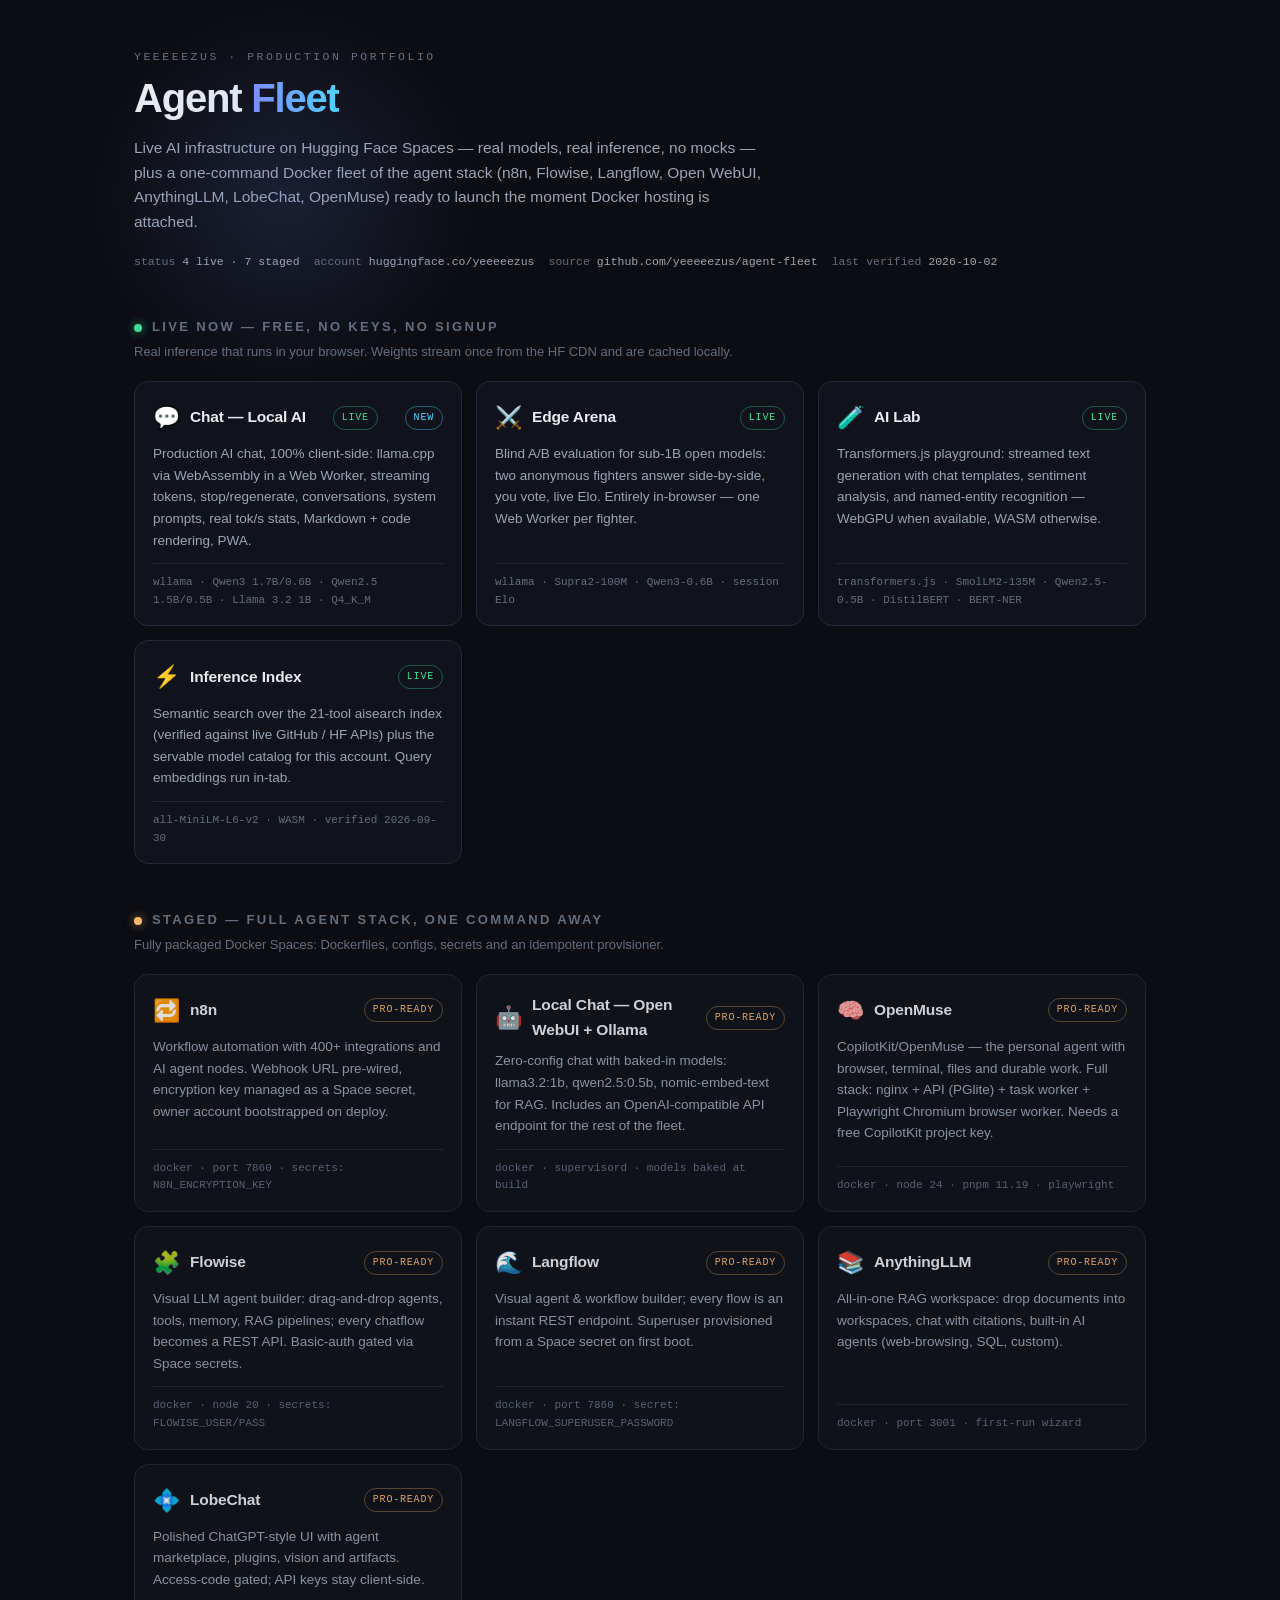
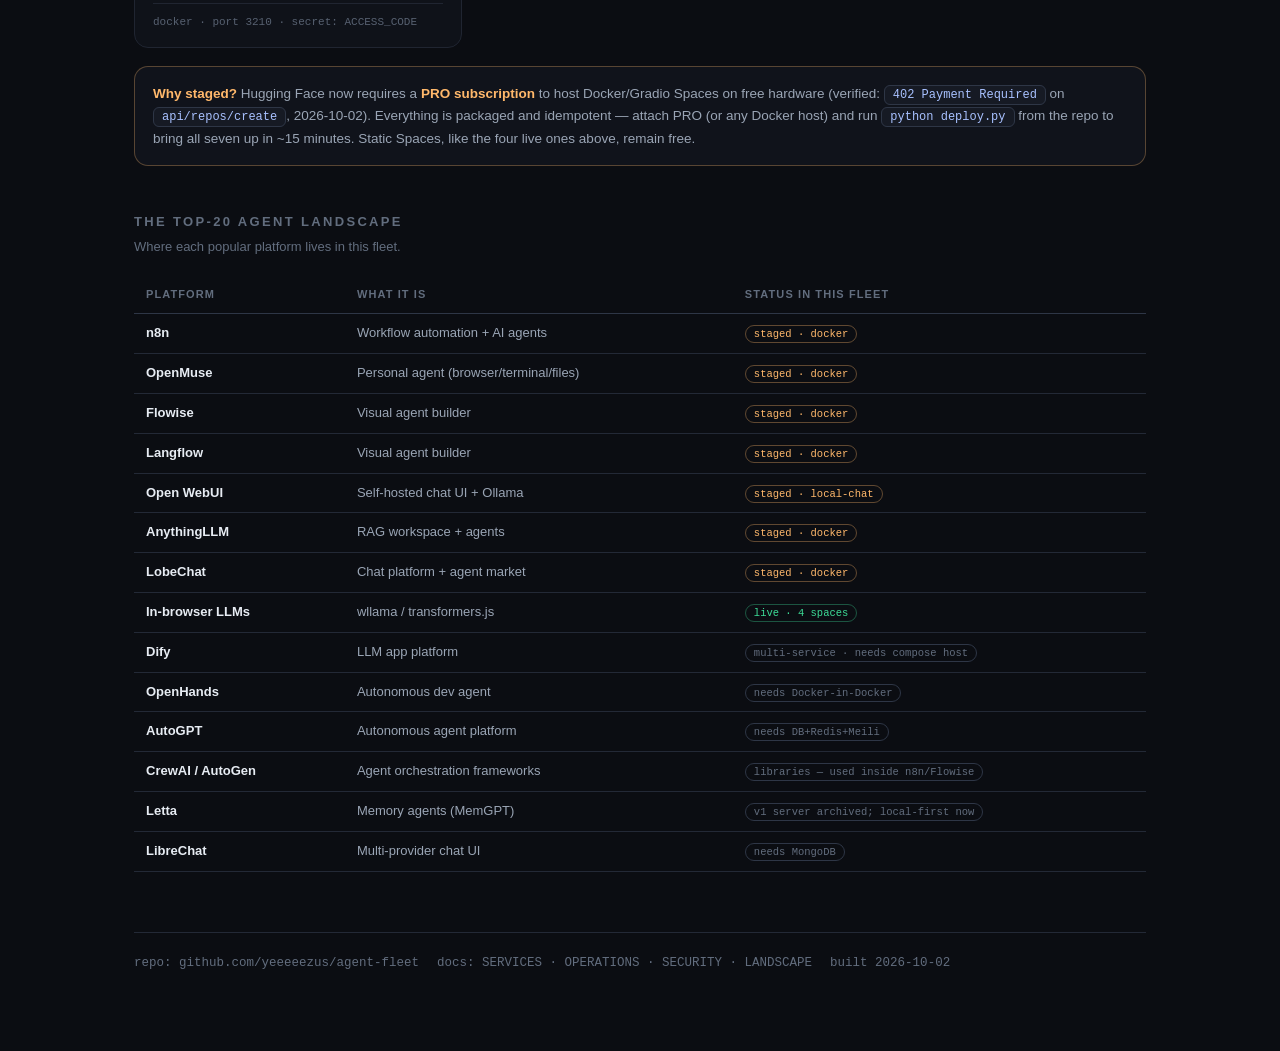
==== docs/index.html @ 67d7ffa5 "agent-fleet: document deploy, ports, and secrets for this repo Replace the fleet notes so they match" ====
<!doctype html>
<html lang="en">
<head>
<meta charset="utf-8" />
<meta name="viewport" content="width=device-width, initial-scale=1" />
<title>Agent Fleet — live AI infrastructure</title>
<meta name="description" content="The agent fleet: live AI deployments on Hugging Face Spaces plus a one-command Docker fleet." />
<link rel="icon" href="data:image/svg+xml,%3Csvg xmlns='http://www.w3.org/2000/svg' viewBox='0 0 64 64'%3E%3Cdefs%3E%3ClinearGradient id='g' x1='0' y1='0' x2='1' y2='1'%3E%3Cstop offset='0' stop-color='%237c8cff'/%3E%3Cstop offset='1' stop-color='%234dd6ff'/%3E%3C/linearGradient%3E%3C/defs%3E%3Crect x='4' y='4' width='56' height='56' rx='14' fill='%230b0d12' stroke='url(%23g)' stroke-width='2.5'/%3E%3Ccircle cx='32' cy='32' r='10' fill='url(%23g)'/%3E%3C/svg%3E" />
<style>
:root {
  --bg: #0b0d12; --bg-2: #10131b; --bg-3: #161a24;
  --line: #232936; --line-2: #2e3646;
  --text: #e7ecf3; --text-2: #9aa5b5; --text-3: #626d7e;
  --accent: #7c8cff; --accent2: #4dd6ff;
  --ok: #3ddc97; --warn: #ffb86b;
  --mono: ui-monospace, "SF Mono", Menlo, Consolas, monospace;
  --sans: -apple-system, "Segoe UI", Inter, Roboto, sans-serif;
}
* { box-sizing: border-box; }
body {
  margin: 0; background: var(--bg); color: var(--text);
  font-family: var(--sans); font-size: 15px; line-height: 1.6;
}
.wrap { max-width: 1060px; margin: 0 auto; padding: 48px 24px 80px; }
a { color: var(--accent); text-decoration: none; }
a:hover { text-decoration: underline; }

header.hero { margin-bottom: 42px; position: relative; }
.glow {
  position: absolute; top: -60px; left: -60px; width: 420px; height: 420px;
  background: radial-gradient(circle, rgba(124,140,255,.14), transparent 65%);
  pointer-events: none;
}
.eyebrow {
  font-family: var(--mono); font-size: 11.5px; letter-spacing: .22em;
  color: var(--text-3); text-transform: uppercase; margin-bottom: 10px;
}
h1 { font-size: 40px; letter-spacing: -.03em; margin: 0 0 10px; line-height: 1.1; }
h1 .grad {
  background: linear-gradient(90deg, var(--accent), var(--accent2));
  -webkit-background-clip: text; background-clip: text; color: transparent;
}
.sub { color: var(--text-2); font-size: 15.5px; max-width: 640px; }
.meta {
  display: flex; flex-wrap: wrap; gap: 14px; margin-top: 18px;
  font-family: var(--mono); font-size: 11.5px; color: var(--text-3);
}
.meta span b { color: var(--text-2); font-weight: 500; }

section { margin-top: 46px; }
h2 {
  font-size: 13px; letter-spacing: .18em; text-transform: uppercase;
  color: var(--text-3); margin: 0 0 4px;
  display: flex; align-items: center; gap: 10px;
}
h2 .live-dot {
  width: 8px; height: 8px; border-radius: 50%; background: var(--ok);
  box-shadow: 0 0 10px rgba(61,220,151,.7);
}
h2 .pro-dot {
  width: 8px; height: 8px; border-radius: 50%; background: var(--warn);
  box-shadow: 0 0 10px rgba(255,184,107,.6);
}
.section-sub { color: var(--text-3); font-size: 13px; margin: 0 0 18px; }

.grid { display: grid; grid-template-columns: repeat(auto-fill, minmax(300px, 1fr)); gap: 14px; }

.card {
  background: var(--bg-2); border: 1px solid var(--line); border-radius: 14px;
  padding: 18px 18px 16px; display: flex; flex-direction: column; gap: 8px;
  transition: border-color .15s ease, transform .1s ease;
}
a.card { color: var(--text); }
a.card:hover { border-color: var(--accent); text-decoration: none; transform: translateY(-2px); }
.card.pro { opacity: .88; }
.card.pro:hover { border-color: var(--warn); }

.card-top { display: flex; align-items: center; gap: 10px; }
.card-emoji { font-size: 22px; }
.card-title { font-weight: 700; font-size: 15.5px; letter-spacing: -.01em; }
.badge {
  margin-left: auto; font-family: var(--mono); font-size: 10px;
  letter-spacing: .08em; padding: 3px 8px; border-radius: 999px;
  border: 1px solid var(--line-2); color: var(--text-3); white-space: nowrap;
}
.badge.live { color: var(--ok); border-color: rgba(61,220,151,.35); }
.badge.pro { color: var(--warn); border-color: rgba(255,184,107,.35); }
.badge.new { color: var(--accent2); border-color: rgba(77,214,255,.4); }
.card-desc { color: var(--text-2); font-size: 13.5px; flex: 1; }
.card-tech {
  font-family: var(--mono); font-size: 11px; color: var(--text-3);
  border-top: 1px solid var(--line); padding-top: 10px; margin-top: 4px;
}

.callout {
  margin-top: 18px; background: var(--bg-2); border: 1px solid rgba(255,184,107,.3);
  border-radius: 14px; padding: 16px 18px; font-size: 13.5px; color: var(--text-2);
}
.callout b { color: var(--warn); }
.callout code {
  font-family: var(--mono); font-size: 12px; background: var(--bg-3);
  border: 1px solid var(--line-2); border-radius: 6px; padding: 2px 8px; color: #a8c1ff;
}

table { width: 100%; border-collapse: collapse; font-size: 13px; }
th {
  text-align: left; font-size: 11px; letter-spacing: .1em; text-transform: uppercase;
  color: var(--text-3); padding: 10px 12px; border-bottom: 1px solid var(--line-2);
}
td { padding: 9px 12px; border-bottom: 1px solid var(--line); color: var(--text-2); }
td:first-child { color: var(--text); font-weight: 600; }
.tag {
  font-family: var(--mono); font-size: 10.5px; padding: 2px 8px; border-radius: 999px;
  border: 1px solid var(--line-2); white-space: nowrap;
}
.tag.live { color: var(--ok); border-color: rgba(61,220,151,.35); }
.tag.pro { color: var(--warn); border-color: rgba(255,184,107,.35); }
.tag.alt { color: var(--text-3); }

footer {
  margin-top: 60px; padding-top: 20px; border-top: 1px solid var(--line);
  color: var(--text-3); font-size: 12.5px; font-family: var(--mono);
  display: flex; flex-wrap: wrap; gap: 18px;
}
@media (max-width: 720px) { h1 { font-size: 30px; } .wrap { padding: 32px 16px 60px; } }
</style>
</head>
<body>
<div class="wrap">

<header class="hero">
  <div class="glow"></div>
  <div class="eyebrow">yeeeeezus · production portfolio</div>
  <h1>Agent <span class="grad">Fleet</span></h1>
  <p class="sub">Live AI infrastructure on Hugging Face Spaces — real models, real inference, no mocks —
  plus a one-command Docker fleet of the agent stack (n8n, Flowise, Langflow, Open WebUI, AnythingLLM,
  LobeChat, OpenMuse) ready to launch the moment Docker hosting is attached.</p>
  <div class="meta">
    <span>status <b>4 live · 7 staged</b></span>
    <span>account <b>huggingface.co/yeeeeezus</b></span>
    <span>source <b>github.com/yeeeeezus/agent-fleet</b></span>
    <span>last verified <b>2026-10-02</b></span>
  </div>
</header>

<section>
  <h2><span class="live-dot"></span>Live now — free, no keys, no signup</h2>
  <p class="section-sub">Real inference that runs in your browser. Weights stream once from the HF CDN and are cached locally.</p>
  <div class="grid">

    <a class="card" href="https://yeeeeezus-chat.static.hf.space" target="_blank" rel="noopener">
      <div class="card-top"><span class="card-emoji">💬</span><span class="card-title">Chat — Local AI</span><span class="badge live">LIVE</span><span class="badge new">NEW</span></div>
      <div class="card-desc">Production AI chat, 100% client-side: llama.cpp via WebAssembly in a Web Worker, streaming tokens, stop/regenerate, conversations, system prompts, real tok/s stats, Markdown + code rendering, PWA.</div>
      <div class="card-tech">wllama · Qwen3 1.7B/0.6B · Qwen2.5 1.5B/0.5B · Llama 3.2 1B · Q4_K_M</div>
    </a>

    <a class="card" href="https://yeeeeezus-edge-arena.static.hf.space" target="_blank" rel="noopener">
      <div class="card-top"><span class="card-emoji">⚔️</span><span class="card-title">Edge Arena</span><span class="badge live">LIVE</span></div>
      <div class="card-desc">Blind A/B evaluation for sub-1B open models: two anonymous fighters answer side-by-side, you vote, live Elo. Entirely in-browser — one Web Worker per fighter.</div>
      <div class="card-tech">wllama · Supra2-100M · Qwen3-0.6B · session Elo</div>
    </a>

    <a class="card" href="https://yeeeeezus-ai-lab.static.hf.space" target="_blank" rel="noopener">
      <div class="card-top"><span class="card-emoji">🧪</span><span class="card-title">AI Lab</span><span class="badge live">LIVE</span></div>
      <div class="card-desc">Transformers.js playground: streamed text generation with chat templates, sentiment analysis, and named-entity recognition — WebGPU when available, WASM otherwise.</div>
      <div class="card-tech">transformers.js · SmolLM2-135M · Qwen2.5-0.5B · DistilBERT · BERT-NER</div>
    </a>

    <a class="card" href="https://yeeeeezus-inference.static.hf.space" target="_blank" rel="noopener">
      <div class="card-top"><span class="card-emoji">⚡</span><span class="card-title">Inference Index</span><span class="badge live">LIVE</span></div>
      <div class="card-desc">Semantic search over the 21-tool aisearch index (verified against live GitHub / HF APIs) plus the servable model catalog for this account. Query embeddings run in-tab.</div>
      <div class="card-tech">all-MiniLM-L6-v2 · WASM · verified 2026-09-30</div>
    </a>

  </div>
</section>

<section>
  <h2><span class="pro-dot"></span>Staged — full agent stack, one command away</h2>
  <p class="section-sub">Fully packaged Docker Spaces: Dockerfiles, configs, secrets and an idempotent provisioner.</p>
  <div class="grid">

    <a class="card pro" href="https://github.com/yeeeeezus/agent-fleet/tree/main/spaces/n8n" target="_blank" rel="noopener">
      <div class="card-top"><span class="card-emoji">🔁</span><span class="card-title">n8n</span><span class="badge pro">PRO-READY</span></div>
      <div class="card-desc">Workflow automation with 400+ integrations and AI agent nodes. Webhook URL pre-wired, encryption key managed as a Space secret, owner account bootstrapped on deploy.</div>
      <div class="card-tech">docker · port 7860 · secrets: N8N_ENCRYPTION_KEY</div>
    </a>

    <a class="card pro" href="https://github.com/yeeeeezus/agent-fleet/tree/main/spaces/local-chat" target="_blank" rel="noopener">
      <div class="card-top"><span class="card-emoji">🤖</span><span class="card-title">Local Chat — Open WebUI + Ollama</span><span class="badge pro">PRO-READY</span></div>
      <div class="card-desc">Zero-config chat with baked-in models: llama3.2:1b, qwen2.5:0.5b, nomic-embed-text for RAG. Includes an OpenAI-compatible API endpoint for the rest of the fleet.</div>
      <div class="card-tech">docker · supervisord · models baked at build</div>
    </a>

    <a class="card pro" href="https://github.com/yeeeeezus/agent-fleet/tree/main/spaces/openmuse" target="_blank" rel="noopener">
      <div class="card-top"><span class="card-emoji">🧠</span><span class="card-title">OpenMuse</span><span class="badge pro">PRO-READY</span></div>
      <div class="card-desc">CopilotKit/OpenMuse — the personal agent with browser, terminal, files and durable work. Full stack: nginx + API (PGlite) + task worker + Playwright Chromium browser worker. Needs a free CopilotKit project key.</div>
      <div class="card-tech">docker · node 24 · pnpm 11.19 · playwright</div>
    </a>

    <a class="card pro" href="https://github.com/yeeeeezus/agent-fleet/tree/main/spaces/flowise" target="_blank" rel="noopener">
      <div class="card-top"><span class="card-emoji">🧩</span><span class="card-title">Flowise</span><span class="badge pro">PRO-READY</span></div>
      <div class="card-desc">Visual LLM agent builder: drag-and-drop agents, tools, memory, RAG pipelines; every chatflow becomes a REST API. Basic-auth gated via Space secrets.</div>
      <div class="card-tech">docker · node 20 · secrets: FLOWISE_USER/PASS</div>
    </a>

    <a class="card pro" href="https://github.com/yeeeeezus/agent-fleet/tree/main/spaces/langflow" target="_blank" rel="noopener">
      <div class="card-top"><span class="card-emoji">🌊</span><span class="card-title">Langflow</span><span class="badge pro">PRO-READY</span></div>
      <div class="card-desc">Visual agent & workflow builder; every flow is an instant REST endpoint. Superuser provisioned from a Space secret on first boot.</div>
      <div class="card-tech">docker · port 7860 · secret: LANGFLOW_SUPERUSER_PASSWORD</div>
    </a>

    <a class="card pro" href="https://github.com/yeeeeezus/agent-fleet/tree/main/spaces/anythingllm" target="_blank" rel="noopener">
      <div class="card-top"><span class="card-emoji">📚</span><span class="card-title">AnythingLLM</span><span class="badge pro">PRO-READY</span></div>
      <div class="card-desc">All-in-one RAG workspace: drop documents into workspaces, chat with citations, built-in AI agents (web-browsing, SQL, custom).</div>
      <div class="card-tech">docker · port 3001 · first-run wizard</div>
    </a>

    <a class="card pro" href="https://github.com/yeeeeezus/agent-fleet/tree/main/spaces/lobechat" target="_blank" rel="noopener">
      <div class="card-top"><span class="card-emoji">💠</span><span class="card-title">LobeChat</span><span class="badge pro">PRO-READY</span></div>
      <div class="card-desc">Polished ChatGPT-style UI with agent marketplace, plugins, vision and artifacts. Access-code gated; API keys stay client-side.</div>
      <div class="card-tech">docker · port 3210 · secret: ACCESS_CODE</div>
    </a>

  </div>

  <div class="callout">
    <b>Why staged?</b> Hugging Face now requires a <b>PRO subscription</b> to host Docker/Gradio Spaces on
    free hardware (verified: <code>402 Payment Required</code> on <code>api/repos/create</code>, 2026-10-02).
    Everything is packaged and idempotent — attach PRO (or any Docker host) and run
    <code>python deploy.py</code> from the repo to bring all seven up in ~15 minutes.
    Static Spaces, like the four live ones above, remain free.
  </div>
</section>

<section>
  <h2>The top-20 agent landscape</h2>
  <p class="section-sub">Where each popular platform lives in this fleet.</p>
  <table>
    <thead><tr><th>Platform</th><th>What it is</th><th>Status in this fleet</th></tr></thead>
    <tbody>
      <tr><td>n8n</td><td>Workflow automation + AI agents</td><td><span class="tag pro">staged · docker</span></td></tr>
      <tr><td>OpenMuse</td><td>Personal agent (browser/terminal/files)</td><td><span class="tag pro">staged · docker</span></td></tr>
      <tr><td>Flowise</td><td>Visual agent builder</td><td><span class="tag pro">staged · docker</span></td></tr>
      <tr><td>Langflow</td><td>Visual agent builder</td><td><span class="tag pro">staged · docker</span></td></tr>
      <tr><td>Open WebUI</td><td>Self-hosted chat UI + Ollama</td><td><span class="tag pro">staged · local-chat</span></td></tr>
      <tr><td>AnythingLLM</td><td>RAG workspace + agents</td><td><span class="tag pro">staged · docker</span></td></tr>
      <tr><td>LobeChat</td><td>Chat platform + agent market</td><td><span class="tag pro">staged · docker</span></td></tr>
      <tr><td>In-browser LLMs</td><td>wllama / transformers.js</td><td><span class="tag live">live · 4 spaces</span></td></tr>
      <tr><td>Dify</td><td>LLM app platform</td><td><span class="tag alt">multi-service · needs compose host</span></td></tr>
      <tr><td>OpenHands</td><td>Autonomous dev agent</td><td><span class="tag alt">needs Docker-in-Docker</span></td></tr>
      <tr><td>AutoGPT</td><td>Autonomous agent platform</td><td><span class="tag alt">needs DB+Redis+Meili</span></td></tr>
      <tr><td>CrewAI / AutoGen</td><td>Agent orchestration frameworks</td><td><span class="tag alt">libraries — used inside n8n/Flowise</span></td></tr>
      <tr><td>Letta</td><td>Memory agents (MemGPT)</td><td><span class="tag alt">v1 server archived; local-first now</span></td></tr>
      <tr><td>LibreChat</td><td>Multi-provider chat UI</td><td><span class="tag alt">needs MongoDB</span></td></tr>
    </tbody>
  </table>
</section>

<footer>
  <span>repo: github.com/yeeeeezus/agent-fleet</span>
  <span>docs: SERVICES · OPERATIONS · SECURITY · LANDSCAPE</span>
  <span>built 2026-10-02</span>
</footer>

</div>
</body>
</html>
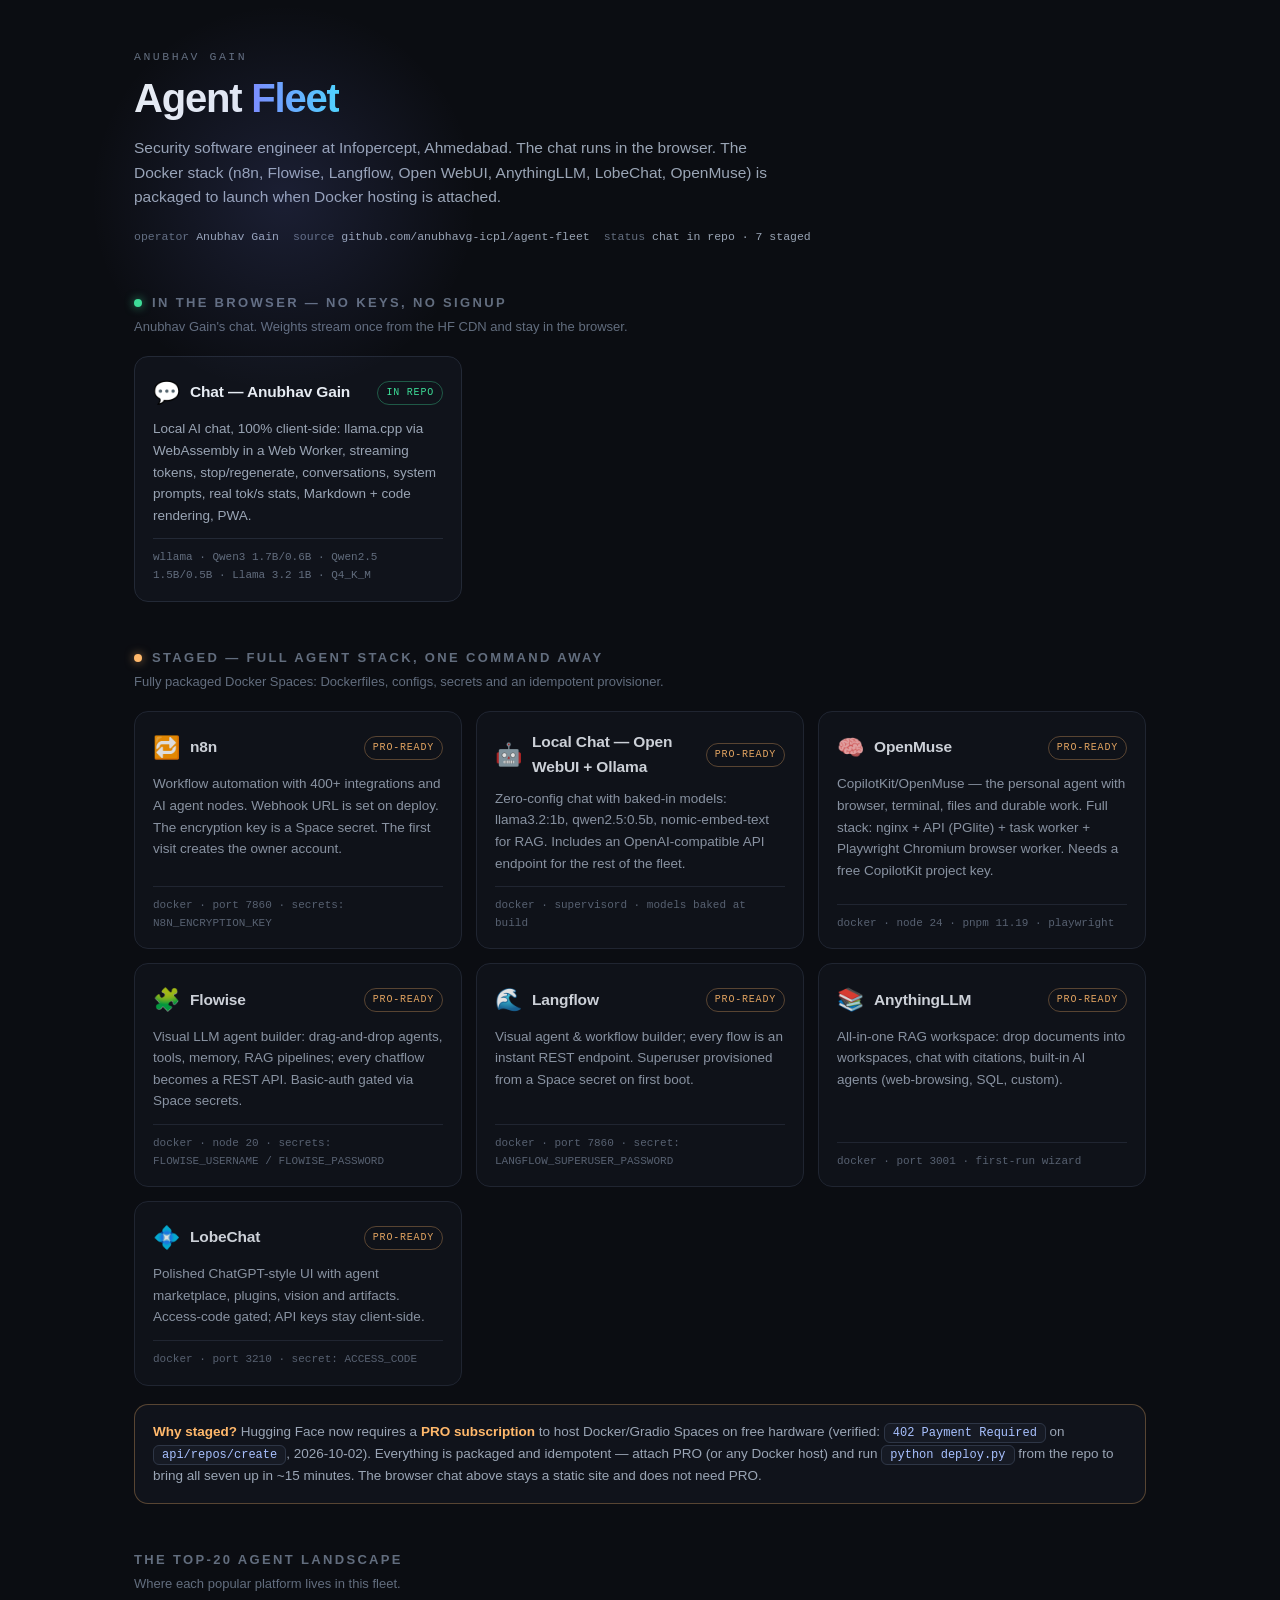
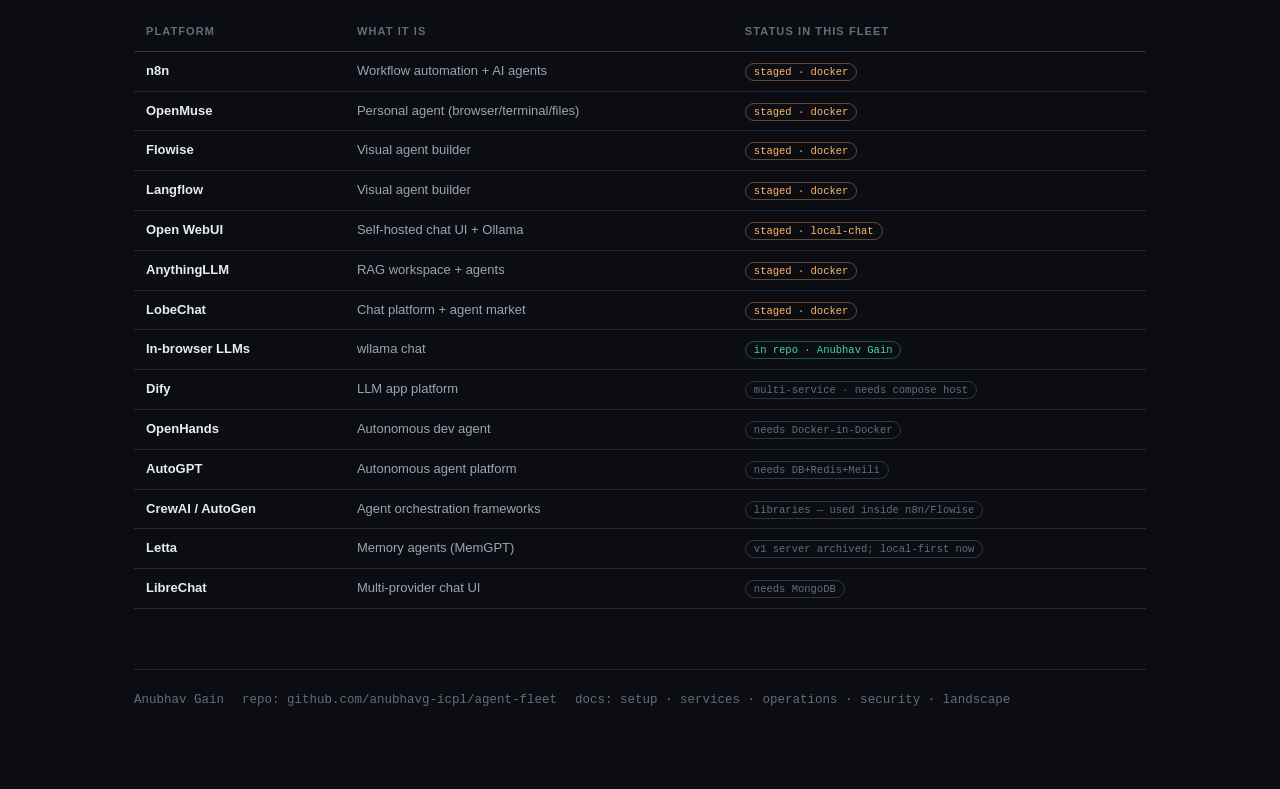
==== commit 8b347207: "agent-fleet: document setup and align the fleet with this fork Add an Open Knowledge Format 0.2 bund" ====
--- a/docs/index.html
+++ b/docs/index.html
@@ -3,8 +3,8 @@
 <head>
 <meta charset="utf-8" />
 <meta name="viewport" content="width=device-width, initial-scale=1" />
-<title>Agent Fleet — live AI infrastructure</title>
-<meta name="description" content="The agent fleet: live AI deployments on Hugging Face Spaces plus a one-command Docker fleet." />
+<title>Agent Fleet — Anubhav Gain</title>
+<meta name="description" content="Anubhav Gain's agent fleet: in-browser AI chat plus a one-command Docker stack." />
 <link rel="icon" href="data:image/svg+xml,%3Csvg xmlns='http://www.w3.org/2000/svg' viewBox='0 0 64 64'%3E%3Cdefs%3E%3ClinearGradient id='g' x1='0' y1='0' x2='1' y2='1'%3E%3Cstop offset='0' stop-color='%237c8cff'/%3E%3Cstop offset='1' stop-color='%234dd6ff'/%3E%3C/linearGradient%3E%3C/defs%3E%3Crect x='4' y='4' width='56' height='56' rx='14' fill='%230b0d12' stroke='url(%23g)' stroke-width='2.5'/%3E%3Ccircle cx='32' cy='32' r='10' fill='url(%23g)'/%3E%3C/svg%3E" />
 <style>
 :root {
@@ -130,46 +130,28 @@
 
 <header class="hero">
   <div class="glow"></div>
-  <div class="eyebrow">yeeeeezus · production portfolio</div>
+  <div class="eyebrow">Anubhav Gain</div>
   <h1>Agent <span class="grad">Fleet</span></h1>
-  <p class="sub">Live AI infrastructure on Hugging Face Spaces — real models, real inference, no mocks —
-  plus a one-command Docker fleet of the agent stack (n8n, Flowise, Langflow, Open WebUI, AnythingLLM,
-  LobeChat, OpenMuse) ready to launch the moment Docker hosting is attached.</p>
+  <p class="sub">Security software engineer at Infopercept, Ahmedabad.
+  The chat runs in the browser. The Docker stack (n8n, Flowise, Langflow,
+  Open WebUI, AnythingLLM, LobeChat, OpenMuse) is packaged to launch when
+  Docker hosting is attached.</p>
   <div class="meta">
-    <span>status <b>4 live · 7 staged</b></span>
-    <span>account <b>huggingface.co/yeeeeezus</b></span>
-    <span>source <b>github.com/yeeeeezus/agent-fleet</b></span>
-    <span>last verified <b>2026-10-02</b></span>
+    <span>operator <b>Anubhav Gain</b></span>
+    <span>source <b>github.com/anubhavg-icpl/agent-fleet</b></span>
+    <span>status <b>chat in repo · 7 staged</b></span>
   </div>
 </header>
 
 <section>
-  <h2><span class="live-dot"></span>Live now — free, no keys, no signup</h2>
-  <p class="section-sub">Real inference that runs in your browser. Weights stream once from the HF CDN and are cached locally.</p>
+  <h2><span class="live-dot"></span>In the browser — no keys, no signup</h2>
+  <p class="section-sub">Anubhav Gain's chat. Weights stream once from the HF CDN and stay in the browser.</p>
   <div class="grid">
 
-    <a class="card" href="https://yeeeeezus-chat.static.hf.space" target="_blank" rel="noopener">
-      <div class="card-top"><span class="card-emoji">💬</span><span class="card-title">Chat — Local AI</span><span class="badge live">LIVE</span><span class="badge new">NEW</span></div>
-      <div class="card-desc">Production AI chat, 100% client-side: llama.cpp via WebAssembly in a Web Worker, streaming tokens, stop/regenerate, conversations, system prompts, real tok/s stats, Markdown + code rendering, PWA.</div>
+    <a class="card" href="https://github.com/anubhavg-icpl/agent-fleet/tree/main/spaces/chat" target="_blank" rel="noopener">
+      <div class="card-top"><span class="card-emoji">💬</span><span class="card-title">Chat — Anubhav Gain</span><span class="badge live">IN REPO</span></div>
+      <div class="card-desc">Local AI chat, 100% client-side: llama.cpp via WebAssembly in a Web Worker, streaming tokens, stop/regenerate, conversations, system prompts, real tok/s stats, Markdown + code rendering, PWA.</div>
       <div class="card-tech">wllama · Qwen3 1.7B/0.6B · Qwen2.5 1.5B/0.5B · Llama 3.2 1B · Q4_K_M</div>
-    </a>
-
-    <a class="card" href="https://yeeeeezus-edge-arena.static.hf.space" target="_blank" rel="noopener">
-      <div class="card-top"><span class="card-emoji">⚔️</span><span class="card-title">Edge Arena</span><span class="badge live">LIVE</span></div>
-      <div class="card-desc">Blind A/B evaluation for sub-1B open models: two anonymous fighters answer side-by-side, you vote, live Elo. Entirely in-browser — one Web Worker per fighter.</div>
-      <div class="card-tech">wllama · Supra2-100M · Qwen3-0.6B · session Elo</div>
-    </a>
-
-    <a class="card" href="https://yeeeeezus-ai-lab.static.hf.space" target="_blank" rel="noopener">
-      <div class="card-top"><span class="card-emoji">🧪</span><span class="card-title">AI Lab</span><span class="badge live">LIVE</span></div>
-      <div class="card-desc">Transformers.js playground: streamed text generation with chat templates, sentiment analysis, and named-entity recognition — WebGPU when available, WASM otherwise.</div>
-      <div class="card-tech">transformers.js · SmolLM2-135M · Qwen2.5-0.5B · DistilBERT · BERT-NER</div>
-    </a>
-
-    <a class="card" href="https://yeeeeezus-inference.static.hf.space" target="_blank" rel="noopener">
-      <div class="card-top"><span class="card-emoji">⚡</span><span class="card-title">Inference Index</span><span class="badge live">LIVE</span></div>
-      <div class="card-desc">Semantic search over the 21-tool aisearch index (verified against live GitHub / HF APIs) plus the servable model catalog for this account. Query embeddings run in-tab.</div>
-      <div class="card-tech">all-MiniLM-L6-v2 · WASM · verified 2026-09-30</div>
     </a>
 
   </div>
@@ -180,43 +162,43 @@
   <p class="section-sub">Fully packaged Docker Spaces: Dockerfiles, configs, secrets and an idempotent provisioner.</p>
   <div class="grid">
 
-    <a class="card pro" href="https://github.com/yeeeeezus/agent-fleet/tree/main/spaces/n8n" target="_blank" rel="noopener">
+    <a class="card pro" href="https://github.com/anubhavg-icpl/agent-fleet/tree/main/spaces/n8n" target="_blank" rel="noopener">
       <div class="card-top"><span class="card-emoji">🔁</span><span class="card-title">n8n</span><span class="badge pro">PRO-READY</span></div>
-      <div class="card-desc">Workflow automation with 400+ integrations and AI agent nodes. Webhook URL pre-wired, encryption key managed as a Space secret, owner account bootstrapped on deploy.</div>
+      <div class="card-desc">Workflow automation with 400+ integrations and AI agent nodes. Webhook URL is set on deploy. The encryption key is a Space secret. The first visit creates the owner account.</div>
       <div class="card-tech">docker · port 7860 · secrets: N8N_ENCRYPTION_KEY</div>
     </a>
 
-    <a class="card pro" href="https://github.com/yeeeeezus/agent-fleet/tree/main/spaces/local-chat" target="_blank" rel="noopener">
+    <a class="card pro" href="https://github.com/anubhavg-icpl/agent-fleet/tree/main/spaces/local-chat" target="_blank" rel="noopener">
       <div class="card-top"><span class="card-emoji">🤖</span><span class="card-title">Local Chat — Open WebUI + Ollama</span><span class="badge pro">PRO-READY</span></div>
       <div class="card-desc">Zero-config chat with baked-in models: llama3.2:1b, qwen2.5:0.5b, nomic-embed-text for RAG. Includes an OpenAI-compatible API endpoint for the rest of the fleet.</div>
       <div class="card-tech">docker · supervisord · models baked at build</div>
     </a>
 
-    <a class="card pro" href="https://github.com/yeeeeezus/agent-fleet/tree/main/spaces/openmuse" target="_blank" rel="noopener">
+    <a class="card pro" href="https://github.com/anubhavg-icpl/agent-fleet/tree/main/spaces/openmuse" target="_blank" rel="noopener">
       <div class="card-top"><span class="card-emoji">🧠</span><span class="card-title">OpenMuse</span><span class="badge pro">PRO-READY</span></div>
       <div class="card-desc">CopilotKit/OpenMuse — the personal agent with browser, terminal, files and durable work. Full stack: nginx + API (PGlite) + task worker + Playwright Chromium browser worker. Needs a free CopilotKit project key.</div>
       <div class="card-tech">docker · node 24 · pnpm 11.19 · playwright</div>
     </a>
 
-    <a class="card pro" href="https://github.com/yeeeeezus/agent-fleet/tree/main/spaces/flowise" target="_blank" rel="noopener">
+    <a class="card pro" href="https://github.com/anubhavg-icpl/agent-fleet/tree/main/spaces/flowise" target="_blank" rel="noopener">
       <div class="card-top"><span class="card-emoji">🧩</span><span class="card-title">Flowise</span><span class="badge pro">PRO-READY</span></div>
       <div class="card-desc">Visual LLM agent builder: drag-and-drop agents, tools, memory, RAG pipelines; every chatflow becomes a REST API. Basic-auth gated via Space secrets.</div>
-      <div class="card-tech">docker · node 20 · secrets: FLOWISE_USER/PASS</div>
-    </a>
-
-    <a class="card pro" href="https://github.com/yeeeeezus/agent-fleet/tree/main/spaces/langflow" target="_blank" rel="noopener">
+      <div class="card-tech">docker · node 20 · secrets: FLOWISE_USERNAME / FLOWISE_PASSWORD</div>
+    </a>
+
+    <a class="card pro" href="https://github.com/anubhavg-icpl/agent-fleet/tree/main/spaces/langflow" target="_blank" rel="noopener">
       <div class="card-top"><span class="card-emoji">🌊</span><span class="card-title">Langflow</span><span class="badge pro">PRO-READY</span></div>
       <div class="card-desc">Visual agent & workflow builder; every flow is an instant REST endpoint. Superuser provisioned from a Space secret on first boot.</div>
       <div class="card-tech">docker · port 7860 · secret: LANGFLOW_SUPERUSER_PASSWORD</div>
     </a>
 
-    <a class="card pro" href="https://github.com/yeeeeezus/agent-fleet/tree/main/spaces/anythingllm" target="_blank" rel="noopener">
+    <a class="card pro" href="https://github.com/anubhavg-icpl/agent-fleet/tree/main/spaces/anythingllm" target="_blank" rel="noopener">
       <div class="card-top"><span class="card-emoji">📚</span><span class="card-title">AnythingLLM</span><span class="badge pro">PRO-READY</span></div>
       <div class="card-desc">All-in-one RAG workspace: drop documents into workspaces, chat with citations, built-in AI agents (web-browsing, SQL, custom).</div>
       <div class="card-tech">docker · port 3001 · first-run wizard</div>
     </a>
 
-    <a class="card pro" href="https://github.com/yeeeeezus/agent-fleet/tree/main/spaces/lobechat" target="_blank" rel="noopener">
+    <a class="card pro" href="https://github.com/anubhavg-icpl/agent-fleet/tree/main/spaces/lobechat" target="_blank" rel="noopener">
       <div class="card-top"><span class="card-emoji">💠</span><span class="card-title">LobeChat</span><span class="badge pro">PRO-READY</span></div>
       <div class="card-desc">Polished ChatGPT-style UI with agent marketplace, plugins, vision and artifacts. Access-code gated; API keys stay client-side.</div>
       <div class="card-tech">docker · port 3210 · secret: ACCESS_CODE</div>
@@ -229,7 +211,7 @@
     free hardware (verified: <code>402 Payment Required</code> on <code>api/repos/create</code>, 2026-10-02).
     Everything is packaged and idempotent — attach PRO (or any Docker host) and run
     <code>python deploy.py</code> from the repo to bring all seven up in ~15 minutes.
-    Static Spaces, like the four live ones above, remain free.
+    The browser chat above stays a static site and does not need PRO.
   </div>
 </section>
 
@@ -246,7 +228,7 @@
       <tr><td>Open WebUI</td><td>Self-hosted chat UI + Ollama</td><td><span class="tag pro">staged · local-chat</span></td></tr>
       <tr><td>AnythingLLM</td><td>RAG workspace + agents</td><td><span class="tag pro">staged · docker</span></td></tr>
       <tr><td>LobeChat</td><td>Chat platform + agent market</td><td><span class="tag pro">staged · docker</span></td></tr>
-      <tr><td>In-browser LLMs</td><td>wllama / transformers.js</td><td><span class="tag live">live · 4 spaces</span></td></tr>
+      <tr><td>In-browser LLMs</td><td>wllama chat</td><td><span class="tag live">in repo · Anubhav Gain</span></td></tr>
       <tr><td>Dify</td><td>LLM app platform</td><td><span class="tag alt">multi-service · needs compose host</span></td></tr>
       <tr><td>OpenHands</td><td>Autonomous dev agent</td><td><span class="tag alt">needs Docker-in-Docker</span></td></tr>
       <tr><td>AutoGPT</td><td>Autonomous agent platform</td><td><span class="tag alt">needs DB+Redis+Meili</span></td></tr>
@@ -258,9 +240,9 @@
 </section>
 
 <footer>
-  <span>repo: github.com/yeeeeezus/agent-fleet</span>
-  <span>docs: SERVICES · OPERATIONS · SECURITY · LANDSCAPE</span>
-  <span>built 2026-10-02</span>
+  <span>Anubhav Gain</span>
+  <span>repo: github.com/anubhavg-icpl/agent-fleet</span>
+  <span>docs: setup · services · operations · security · landscape</span>
 </footer>
 
 </div>
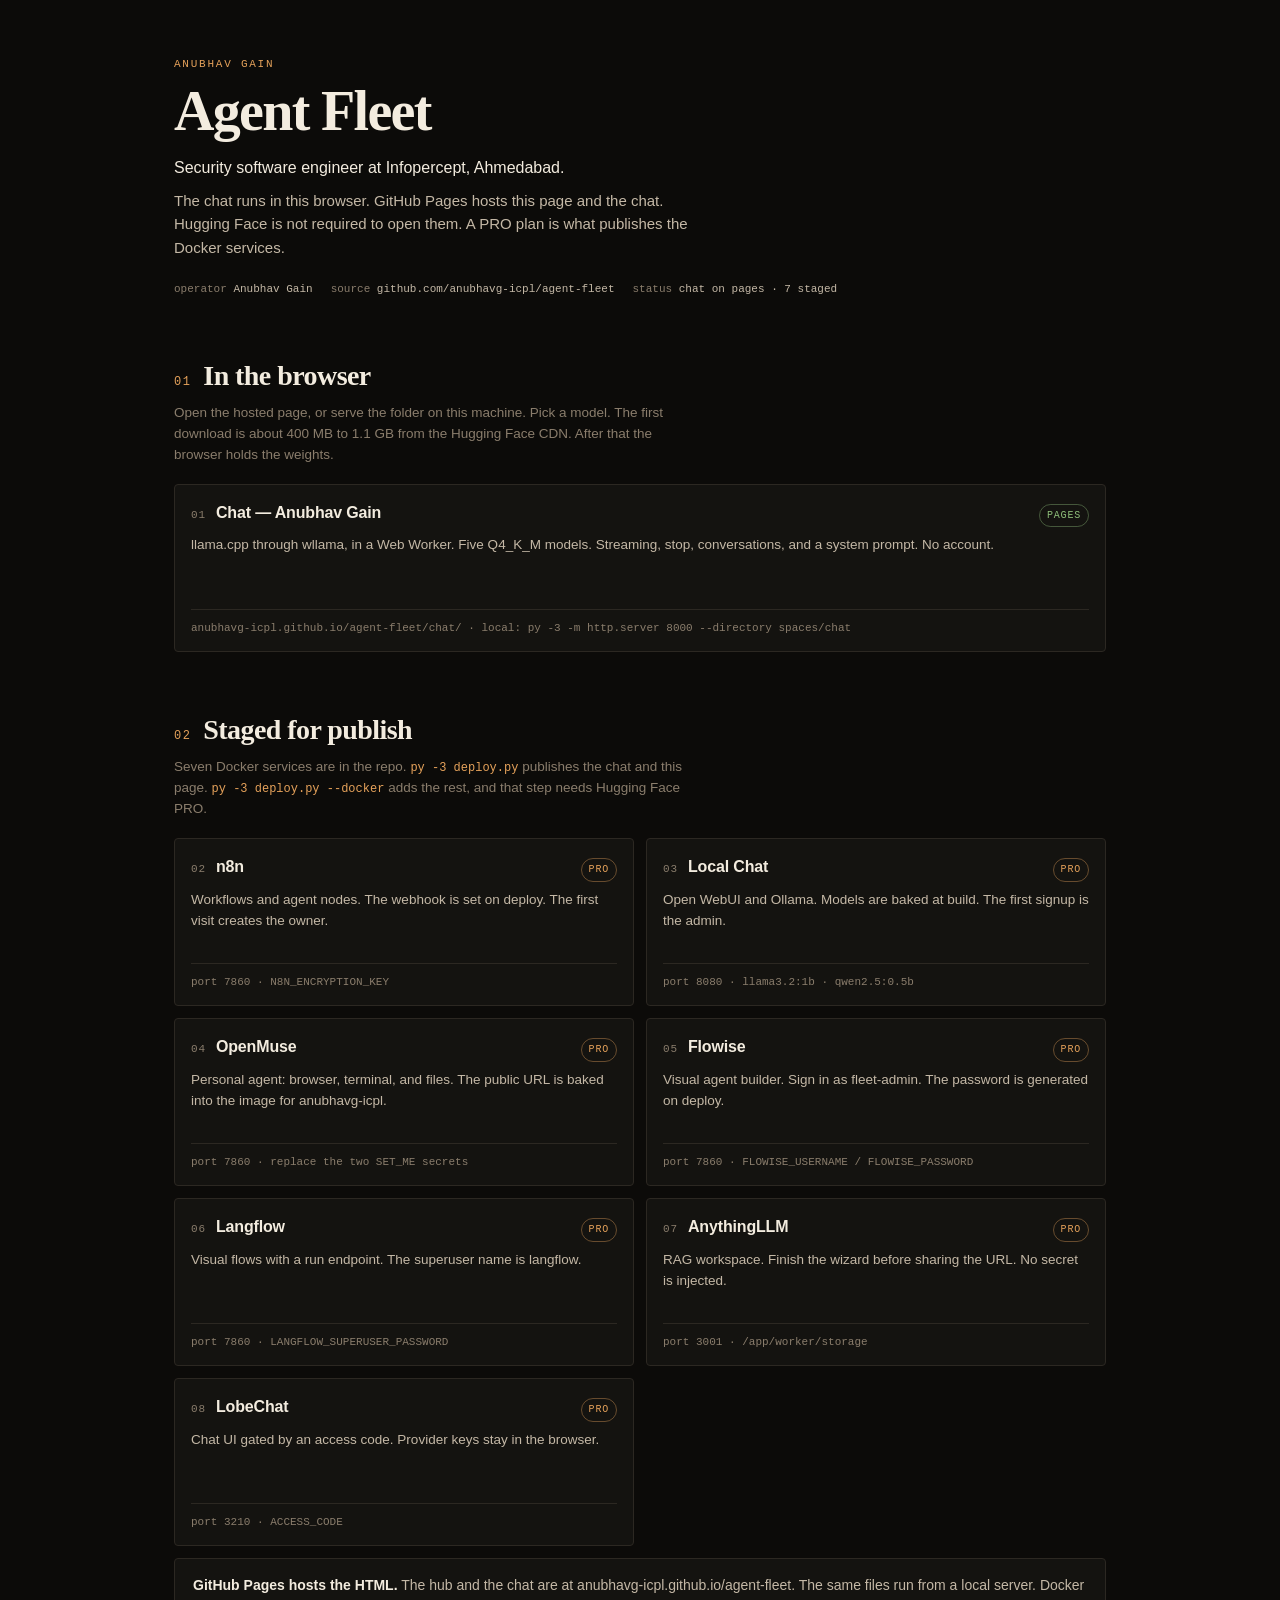
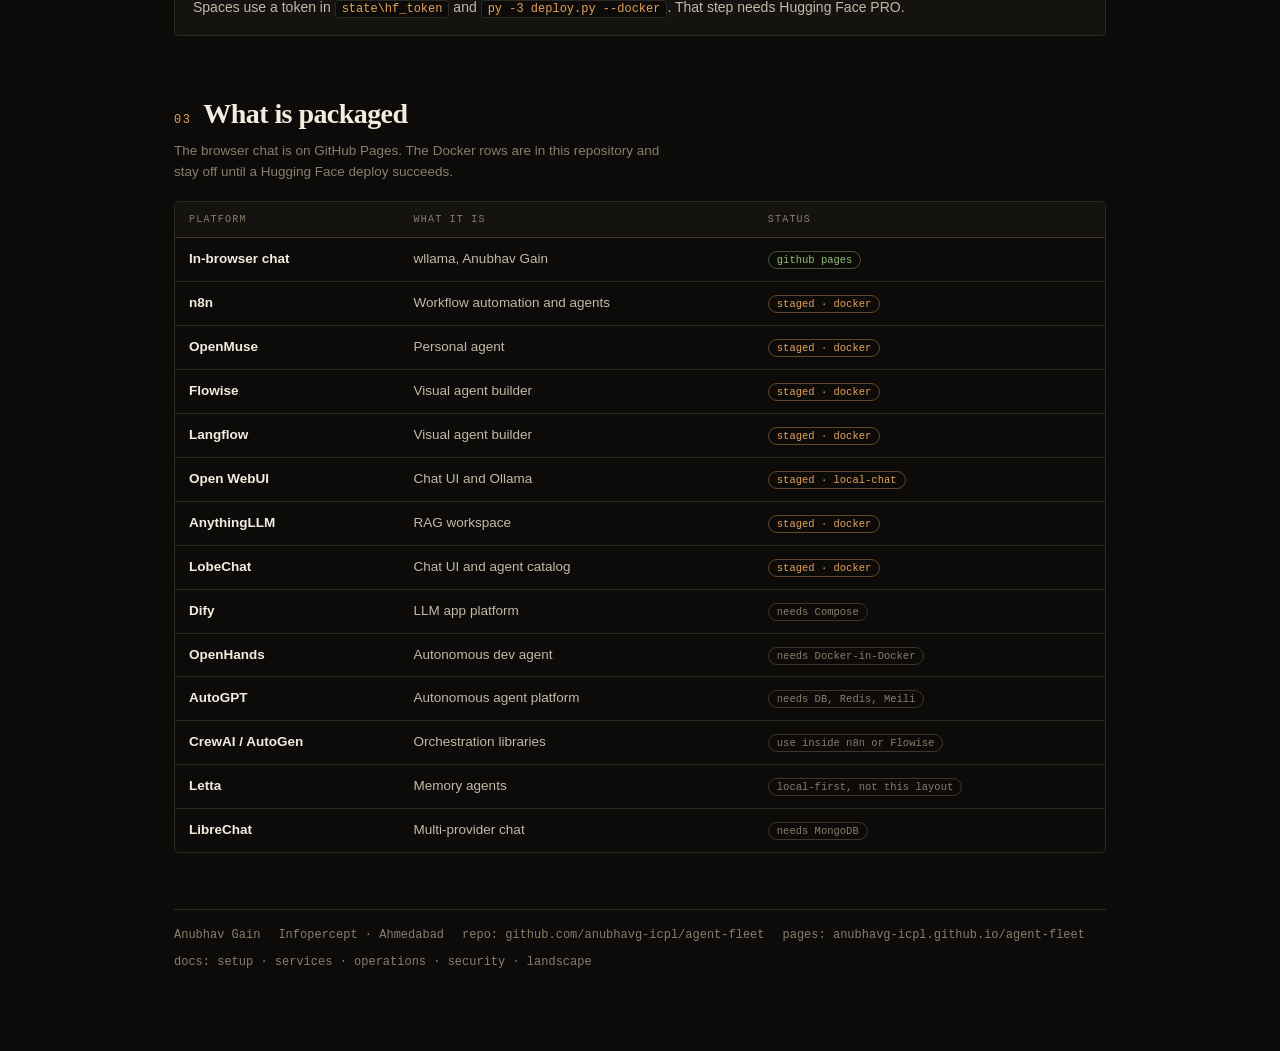
==== commit e1ffe88f: "agent-fleet: publish the hub and browser chat on GitHub Pages Host the static hub and the in-browser" ====
--- a/docs/index.html
+++ b/docs/index.html
@@ -4,244 +4,245 @@
 <meta charset="utf-8" />
 <meta name="viewport" content="width=device-width, initial-scale=1" />
 <title>Agent Fleet — Anubhav Gain</title>
-<meta name="description" content="Anubhav Gain's agent fleet: in-browser AI chat plus a one-command Docker stack." />
-<link rel="icon" href="data:image/svg+xml,%3Csvg xmlns='http://www.w3.org/2000/svg' viewBox='0 0 64 64'%3E%3Cdefs%3E%3ClinearGradient id='g' x1='0' y1='0' x2='1' y2='1'%3E%3Cstop offset='0' stop-color='%237c8cff'/%3E%3Cstop offset='1' stop-color='%234dd6ff'/%3E%3C/linearGradient%3E%3C/defs%3E%3Crect x='4' y='4' width='56' height='56' rx='14' fill='%230b0d12' stroke='url(%23g)' stroke-width='2.5'/%3E%3Ccircle cx='32' cy='32' r='10' fill='url(%23g)'/%3E%3C/svg%3E" />
+<meta name="description" content="Anubhav Gain's agent fleet. The chat runs on this machine. Hugging Face is only for publishing." />
+<meta name="theme-color" content="#0c0b09" />
+<link rel="icon" href="data:image/svg+xml,%3Csvg xmlns='http://www.w3.org/2000/svg' viewBox='0 0 64 64'%3E%3Crect width='64' height='64' fill='%230c0b09'/%3E%3Crect x='4' y='4' width='56' height='56' fill='none' stroke='%23e4a15a' stroke-width='2'/%3E%3Ctext x='32' y='40' text-anchor='middle' fill='%23e4a15a' font-family='ui-monospace,Consolas,monospace' font-size='18'%3EAG%3C/text%3E%3C/svg%3E" />
 <style>
 :root {
-  --bg: #0b0d12; --bg-2: #10131b; --bg-3: #161a24;
-  --line: #232936; --line-2: #2e3646;
-  --text: #e7ecf3; --text-2: #9aa5b5; --text-3: #626d7e;
-  --accent: #7c8cff; --accent2: #4dd6ff;
-  --ok: #3ddc97; --warn: #ffb86b;
-  --mono: ui-monospace, "SF Mono", Menlo, Consolas, monospace;
-  --sans: -apple-system, "Segoe UI", Inter, Roboto, sans-serif;
+  --bg: #0c0b09; --bg-2: #141310; --bg-3: #1c1a16;
+  --line: #2c2822; --line-2: #3d362c;
+  --text: #f3ecdf; --text-2: #c4b8a6; --text-3: #8a7d6c;
+  --accent: #e4a15a; --ok: #8fbf7a;
+  --mono: "Cascadia Mono", ui-monospace, Consolas, monospace;
+  --sans: "Segoe UI", Inter, Roboto, sans-serif;
+  --display: "Iowan Old Style", Palatino, Georgia, serif;
 }
 * { box-sizing: border-box; }
 body {
   margin: 0; background: var(--bg); color: var(--text);
-  font-family: var(--sans); font-size: 15px; line-height: 1.6;
-}
-.wrap { max-width: 1060px; margin: 0 auto; padding: 48px 24px 80px; }
+  font-family: var(--sans); font-size: 15px; line-height: 1.55;
+}
 a { color: var(--accent); text-decoration: none; }
 a:hover { text-decoration: underline; }
-
-header.hero { margin-bottom: 42px; position: relative; }
-.glow {
-  position: absolute; top: -60px; left: -60px; width: 420px; height: 420px;
-  background: radial-gradient(circle, rgba(124,140,255,.14), transparent 65%);
-  pointer-events: none;
-}
-.eyebrow {
-  font-family: var(--mono); font-size: 11.5px; letter-spacing: .22em;
-  color: var(--text-3); text-transform: uppercase; margin-bottom: 10px;
-}
-h1 { font-size: 40px; letter-spacing: -.03em; margin: 0 0 10px; line-height: 1.1; }
-h1 .grad {
-  background: linear-gradient(90deg, var(--accent), var(--accent2));
-  -webkit-background-clip: text; background-clip: text; color: transparent;
-}
-.sub { color: var(--text-2); font-size: 15.5px; max-width: 640px; }
+:focus-visible { outline: 2px solid var(--accent); outline-offset: 2px; }
+.wrap { max-width: 980px; margin: 0 auto; padding: 56px 24px 80px; }
+
+.kicker {
+  margin: 0 0 12px;
+  font-family: var(--mono); font-size: 11px; letter-spacing: .16em;
+  text-transform: uppercase; color: var(--accent);
+}
+h1 {
+  font-family: var(--display); font-weight: 600;
+  font-size: 56px; letter-spacing: -.03em; line-height: 0.95;
+  margin: 0 0 18px;
+}
+.role { margin: 0 0 8px; color: var(--text); font-size: 16px; }
+.sub { margin: 0; color: var(--text-2); max-width: 62ch; }
 .meta {
-  display: flex; flex-wrap: wrap; gap: 14px; margin-top: 18px;
-  font-family: var(--mono); font-size: 11.5px; color: var(--text-3);
-}
-.meta span b { color: var(--text-2); font-weight: 500; }
-
-section { margin-top: 46px; }
+  display: flex; flex-wrap: wrap; gap: 8px 18px; margin-top: 22px;
+  font-family: var(--mono); font-size: 11px; color: var(--text-3);
+}
+.meta b { color: var(--text-2); font-weight: 500; }
+
+section { margin-top: 56px; }
 h2 {
-  font-size: 13px; letter-spacing: .18em; text-transform: uppercase;
-  color: var(--text-3); margin: 0 0 4px;
-  display: flex; align-items: center; gap: 10px;
-}
-h2 .live-dot {
-  width: 8px; height: 8px; border-radius: 50%; background: var(--ok);
-  box-shadow: 0 0 10px rgba(61,220,151,.7);
-}
-h2 .pro-dot {
-  width: 8px; height: 8px; border-radius: 50%; background: var(--warn);
-  box-shadow: 0 0 10px rgba(255,184,107,.6);
-}
-.section-sub { color: var(--text-3); font-size: 13px; margin: 0 0 18px; }
-
-.grid { display: grid; grid-template-columns: repeat(auto-fill, minmax(300px, 1fr)); gap: 14px; }
-
+  display: flex; align-items: baseline; gap: 12px;
+  font-family: var(--display); font-size: 28px; font-weight: 600;
+  letter-spacing: -.02em; text-transform: none; color: var(--text);
+  margin: 0 0 6px;
+}
+h2 span {
+  font-family: var(--mono); font-size: 12px; letter-spacing: .12em;
+  color: var(--accent); font-weight: 500;
+}
+.section-sub { color: var(--text-3); font-size: 13.5px; margin: 0 0 18px; max-width: 68ch; }
+
+.grid { display: grid; grid-template-columns: 1fr 1fr; gap: 12px; }
 .card {
-  background: var(--bg-2); border: 1px solid var(--line); border-radius: 14px;
-  padding: 18px 18px 16px; display: flex; flex-direction: column; gap: 8px;
-  transition: border-color .15s ease, transform .1s ease;
-}
-a.card { color: var(--text); }
-a.card:hover { border-color: var(--accent); text-decoration: none; transform: translateY(-2px); }
-.card.pro { opacity: .88; }
-.card.pro:hover { border-color: var(--warn); }
-
-.card-top { display: flex; align-items: center; gap: 10px; }
-.card-emoji { font-size: 22px; }
-.card-title { font-weight: 700; font-size: 15.5px; letter-spacing: -.01em; }
+  background: var(--bg-2); border: 1px solid var(--line); border-radius: 4px;
+  padding: 16px 16px 14px; display: flex; flex-direction: column; gap: 8px;
+  min-height: 168px; color: var(--text);
+}
+a.card:hover { border-color: var(--accent); text-decoration: none; }
+.card-top { display: flex; align-items: baseline; gap: 10px; }
+.index {
+  font-family: var(--mono); font-size: 11px; color: var(--text-3); letter-spacing: .08em;
+}
+.card-title { font-weight: 600; font-size: 16px; letter-spacing: -.01em; }
 .badge {
   margin-left: auto; font-family: var(--mono); font-size: 10px;
-  letter-spacing: .08em; padding: 3px 8px; border-radius: 999px;
+  letter-spacing: .08em; padding: 3px 7px; border-radius: 999px;
   border: 1px solid var(--line-2); color: var(--text-3); white-space: nowrap;
 }
-.badge.live { color: var(--ok); border-color: rgba(61,220,151,.35); }
-.badge.pro { color: var(--warn); border-color: rgba(255,184,107,.35); }
-.badge.new { color: var(--accent2); border-color: rgba(77,214,255,.4); }
+.badge.live { color: var(--ok); border-color: rgba(143,191,122,.4); }
+.badge.pro { color: var(--accent); border-color: rgba(228,161,90,.4); }
 .card-desc { color: var(--text-2); font-size: 13.5px; flex: 1; }
 .card-tech {
   font-family: var(--mono); font-size: 11px; color: var(--text-3);
-  border-top: 1px solid var(--line); padding-top: 10px; margin-top: 4px;
-}
-
-.callout {
-  margin-top: 18px; background: var(--bg-2); border: 1px solid rgba(255,184,107,.3);
-  border-radius: 14px; padding: 16px 18px; font-size: 13.5px; color: var(--text-2);
-}
-.callout b { color: var(--warn); }
-.callout code {
-  font-family: var(--mono); font-size: 12px; background: var(--bg-3);
-  border: 1px solid var(--line-2); border-radius: 6px; padding: 2px 8px; color: #a8c1ff;
-}
-
-table { width: 100%; border-collapse: collapse; font-size: 13px; }
+  border-top: 1px solid var(--line); padding-top: 10px;
+}
+.span-2 { grid-column: 1 / -1; }
+
+.note {
+  margin-top: 12px; border: 1px solid var(--line); border-radius: 4px;
+  padding: 16px 18px; color: var(--text-2); font-size: 14px;
+  background: var(--bg-2);
+}
+.note strong { color: var(--text); font-weight: 600; }
+.note code {
+  font-family: var(--mono); font-size: 12px; color: var(--accent);
+  background: var(--bg); border: 1px solid var(--line); border-radius: 3px; padding: 1px 6px;
+}
+
+.table-wrap { overflow-x: auto; border: 1px solid var(--line); border-radius: 4px; }
+table { width: 100%; border-collapse: collapse; font-size: 13.5px; }
 th {
-  text-align: left; font-size: 11px; letter-spacing: .1em; text-transform: uppercase;
-  color: var(--text-3); padding: 10px 12px; border-bottom: 1px solid var(--line-2);
-}
-td { padding: 9px 12px; border-bottom: 1px solid var(--line); color: var(--text-2); }
-td:first-child { color: var(--text); font-weight: 600; }
+  text-align: left; font-family: var(--mono); font-size: 10px; letter-spacing: .12em;
+  text-transform: uppercase; color: var(--text-3); font-weight: 500;
+  padding: 10px 14px; border-bottom: 1px solid var(--line-2); background: var(--bg-2);
+}
+td { padding: 11px 14px; border-bottom: 1px solid var(--line); color: var(--text-2); vertical-align: top; }
+tr:last-child td { border-bottom: none; }
+td:first-child { color: var(--text); font-weight: 600; white-space: nowrap; }
 .tag {
   font-family: var(--mono); font-size: 10.5px; padding: 2px 8px; border-radius: 999px;
   border: 1px solid var(--line-2); white-space: nowrap;
 }
-.tag.live { color: var(--ok); border-color: rgba(61,220,151,.35); }
-.tag.pro { color: var(--warn); border-color: rgba(255,184,107,.35); }
+.tag.live { color: var(--ok); border-color: rgba(143,191,122,.4); }
+.tag.pro { color: var(--accent); border-color: rgba(228,161,90,.4); }
 .tag.alt { color: var(--text-3); }
 
 footer {
-  margin-top: 60px; padding-top: 20px; border-top: 1px solid var(--line);
-  color: var(--text-3); font-size: 12.5px; font-family: var(--mono);
-  display: flex; flex-wrap: wrap; gap: 18px;
-}
-@media (max-width: 720px) { h1 { font-size: 30px; } .wrap { padding: 32px 16px 60px; } }
+  margin-top: 56px; padding-top: 16px; border-top: 1px solid var(--line);
+  color: var(--text-3); font-size: 12px; font-family: var(--mono);
+  display: flex; flex-wrap: wrap; gap: 8px 18px;
+}
+@media (max-width: 760px) {
+  .wrap { padding: 32px 16px 56px; }
+  h1 { font-size: 40px; }
+  h2 { font-size: 24px; }
+  .grid { grid-template-columns: 1fr; }
+  .span-2 { grid-column: auto; }
+}
 </style>
 </head>
 <body>
 <div class="wrap">
 
-<header class="hero">
-  <div class="glow"></div>
-  <div class="eyebrow">Anubhav Gain</div>
-  <h1>Agent <span class="grad">Fleet</span></h1>
-  <p class="sub">Security software engineer at Infopercept, Ahmedabad.
-  The chat runs in the browser. The Docker stack (n8n, Flowise, Langflow,
-  Open WebUI, AnythingLLM, LobeChat, OpenMuse) is packaged to launch when
-  Docker hosting is attached.</p>
+<header>
+  <p class="kicker">Anubhav Gain</p>
+  <h1>Agent Fleet</h1>
+  <p class="role">Security software engineer at Infopercept, Ahmedabad.</p>
+  <p class="sub">The chat runs in this browser. GitHub Pages hosts this page and the chat. Hugging Face is not required to open them. A PRO plan is what publishes the Docker services.</p>
   <div class="meta">
     <span>operator <b>Anubhav Gain</b></span>
     <span>source <b>github.com/anubhavg-icpl/agent-fleet</b></span>
-    <span>status <b>chat in repo · 7 staged</b></span>
+    <span>status <b>chat on pages · 7 staged</b></span>
   </div>
 </header>
 
 <section>
-  <h2><span class="live-dot"></span>In the browser — no keys, no signup</h2>
-  <p class="section-sub">Anubhav Gain's chat. Weights stream once from the HF CDN and stay in the browser.</p>
+  <h2><span>01</span>In the browser</h2>
+  <p class="section-sub">Open the hosted page, or serve the folder on this machine. Pick a model. The first download is about 400 MB to 1.1 GB from the Hugging Face CDN. After that the browser holds the weights.</p>
   <div class="grid">
-
-    <a class="card" href="https://github.com/anubhavg-icpl/agent-fleet/tree/main/spaces/chat" target="_blank" rel="noopener">
-      <div class="card-top"><span class="card-emoji">💬</span><span class="card-title">Chat — Anubhav Gain</span><span class="badge live">IN REPO</span></div>
-      <div class="card-desc">Local AI chat, 100% client-side: llama.cpp via WebAssembly in a Web Worker, streaming tokens, stop/regenerate, conversations, system prompts, real tok/s stats, Markdown + code rendering, PWA.</div>
-      <div class="card-tech">wllama · Qwen3 1.7B/0.6B · Qwen2.5 1.5B/0.5B · Llama 3.2 1B · Q4_K_M</div>
-    </a>
-
+    <a class="card span-2" href="https://anubhavg-icpl.github.io/agent-fleet/chat/">
+      <div class="card-top">
+        <span class="index">01</span>
+        <span class="card-title">Chat — Anubhav Gain</span>
+        <span class="badge live">PAGES</span>
+      </div>
+      <div class="card-desc">llama.cpp through wllama, in a Web Worker. Five Q4_K_M models. Streaming, stop, conversations, and a system prompt. No account.</div>
+      <div class="card-tech">anubhavg-icpl.github.io/agent-fleet/chat/ · local: py -3 -m http.server 8000 --directory spaces/chat</div>
+    </a>
   </div>
 </section>
 
 <section>
-  <h2><span class="pro-dot"></span>Staged — full agent stack, one command away</h2>
-  <p class="section-sub">Fully packaged Docker Spaces: Dockerfiles, configs, secrets and an idempotent provisioner.</p>
+  <h2><span>02</span>Staged for publish</h2>
+  <p class="section-sub">Seven Docker services are in the repo. <code style="font-family:var(--mono);font-size:12px;color:var(--accent)">py -3 deploy.py</code> publishes the chat and this page. <code style="font-family:var(--mono);font-size:12px;color:var(--accent)">py -3 deploy.py --docker</code> adds the rest, and that step needs Hugging Face PRO.</p>
   <div class="grid">
 
-    <a class="card pro" href="https://github.com/anubhavg-icpl/agent-fleet/tree/main/spaces/n8n" target="_blank" rel="noopener">
-      <div class="card-top"><span class="card-emoji">🔁</span><span class="card-title">n8n</span><span class="badge pro">PRO-READY</span></div>
-      <div class="card-desc">Workflow automation with 400+ integrations and AI agent nodes. Webhook URL is set on deploy. The encryption key is a Space secret. The first visit creates the owner account.</div>
-      <div class="card-tech">docker · port 7860 · secrets: N8N_ENCRYPTION_KEY</div>
-    </a>
-
-    <a class="card pro" href="https://github.com/anubhavg-icpl/agent-fleet/tree/main/spaces/local-chat" target="_blank" rel="noopener">
-      <div class="card-top"><span class="card-emoji">🤖</span><span class="card-title">Local Chat — Open WebUI + Ollama</span><span class="badge pro">PRO-READY</span></div>
-      <div class="card-desc">Zero-config chat with baked-in models: llama3.2:1b, qwen2.5:0.5b, nomic-embed-text for RAG. Includes an OpenAI-compatible API endpoint for the rest of the fleet.</div>
-      <div class="card-tech">docker · supervisord · models baked at build</div>
-    </a>
-
-    <a class="card pro" href="https://github.com/anubhavg-icpl/agent-fleet/tree/main/spaces/openmuse" target="_blank" rel="noopener">
-      <div class="card-top"><span class="card-emoji">🧠</span><span class="card-title">OpenMuse</span><span class="badge pro">PRO-READY</span></div>
-      <div class="card-desc">CopilotKit/OpenMuse — the personal agent with browser, terminal, files and durable work. Full stack: nginx + API (PGlite) + task worker + Playwright Chromium browser worker. Needs a free CopilotKit project key.</div>
-      <div class="card-tech">docker · node 24 · pnpm 11.19 · playwright</div>
-    </a>
-
-    <a class="card pro" href="https://github.com/anubhavg-icpl/agent-fleet/tree/main/spaces/flowise" target="_blank" rel="noopener">
-      <div class="card-top"><span class="card-emoji">🧩</span><span class="card-title">Flowise</span><span class="badge pro">PRO-READY</span></div>
-      <div class="card-desc">Visual LLM agent builder: drag-and-drop agents, tools, memory, RAG pipelines; every chatflow becomes a REST API. Basic-auth gated via Space secrets.</div>
-      <div class="card-tech">docker · node 20 · secrets: FLOWISE_USERNAME / FLOWISE_PASSWORD</div>
-    </a>
-
-    <a class="card pro" href="https://github.com/anubhavg-icpl/agent-fleet/tree/main/spaces/langflow" target="_blank" rel="noopener">
-      <div class="card-top"><span class="card-emoji">🌊</span><span class="card-title">Langflow</span><span class="badge pro">PRO-READY</span></div>
-      <div class="card-desc">Visual agent & workflow builder; every flow is an instant REST endpoint. Superuser provisioned from a Space secret on first boot.</div>
-      <div class="card-tech">docker · port 7860 · secret: LANGFLOW_SUPERUSER_PASSWORD</div>
-    </a>
-
-    <a class="card pro" href="https://github.com/anubhavg-icpl/agent-fleet/tree/main/spaces/anythingllm" target="_blank" rel="noopener">
-      <div class="card-top"><span class="card-emoji">📚</span><span class="card-title">AnythingLLM</span><span class="badge pro">PRO-READY</span></div>
-      <div class="card-desc">All-in-one RAG workspace: drop documents into workspaces, chat with citations, built-in AI agents (web-browsing, SQL, custom).</div>
-      <div class="card-tech">docker · port 3001 · first-run wizard</div>
-    </a>
-
-    <a class="card pro" href="https://github.com/anubhavg-icpl/agent-fleet/tree/main/spaces/lobechat" target="_blank" rel="noopener">
-      <div class="card-top"><span class="card-emoji">💠</span><span class="card-title">LobeChat</span><span class="badge pro">PRO-READY</span></div>
-      <div class="card-desc">Polished ChatGPT-style UI with agent marketplace, plugins, vision and artifacts. Access-code gated; API keys stay client-side.</div>
-      <div class="card-tech">docker · port 3210 · secret: ACCESS_CODE</div>
-    </a>
-
-  </div>
-
-  <div class="callout">
-    <b>Why staged?</b> Hugging Face now requires a <b>PRO subscription</b> to host Docker/Gradio Spaces on
-    free hardware (verified: <code>402 Payment Required</code> on <code>api/repos/create</code>, 2026-10-02).
-    Everything is packaged and idempotent — attach PRO (or any Docker host) and run
-    <code>python deploy.py</code> from the repo to bring all seven up in ~15 minutes.
-    The browser chat above stays a static site and does not need PRO.
+    <a class="card" href="https://github.com/anubhavg-icpl/agent-fleet/tree/main/spaces/n8n" target="_blank" rel="noopener">
+      <div class="card-top"><span class="index">02</span><span class="card-title">n8n</span><span class="badge pro">PRO</span></div>
+      <div class="card-desc">Workflows and agent nodes. The webhook is set on deploy. The first visit creates the owner.</div>
+      <div class="card-tech">port 7860 · N8N_ENCRYPTION_KEY</div>
+    </a>
+
+    <a class="card" href="https://github.com/anubhavg-icpl/agent-fleet/tree/main/spaces/local-chat" target="_blank" rel="noopener">
+      <div class="card-top"><span class="index">03</span><span class="card-title">Local Chat</span><span class="badge pro">PRO</span></div>
+      <div class="card-desc">Open WebUI and Ollama. Models are baked at build. The first signup is the admin.</div>
+      <div class="card-tech">port 8080 · llama3.2:1b · qwen2.5:0.5b</div>
+    </a>
+
+    <a class="card" href="https://github.com/anubhavg-icpl/agent-fleet/tree/main/spaces/openmuse" target="_blank" rel="noopener">
+      <div class="card-top"><span class="index">04</span><span class="card-title">OpenMuse</span><span class="badge pro">PRO</span></div>
+      <div class="card-desc">Personal agent: browser, terminal, and files. The public URL is baked into the image for anubhavg-icpl.</div>
+      <div class="card-tech">port 7860 · replace the two SET_ME secrets</div>
+    </a>
+
+    <a class="card" href="https://github.com/anubhavg-icpl/agent-fleet/tree/main/spaces/flowise" target="_blank" rel="noopener">
+      <div class="card-top"><span class="index">05</span><span class="card-title">Flowise</span><span class="badge pro">PRO</span></div>
+      <div class="card-desc">Visual agent builder. Sign in as fleet-admin. The password is generated on deploy.</div>
+      <div class="card-tech">port 7860 · FLOWISE_USERNAME / FLOWISE_PASSWORD</div>
+    </a>
+
+    <a class="card" href="https://github.com/anubhavg-icpl/agent-fleet/tree/main/spaces/langflow" target="_blank" rel="noopener">
+      <div class="card-top"><span class="index">06</span><span class="card-title">Langflow</span><span class="badge pro">PRO</span></div>
+      <div class="card-desc">Visual flows with a run endpoint. The superuser name is langflow.</div>
+      <div class="card-tech">port 7860 · LANGFLOW_SUPERUSER_PASSWORD</div>
+    </a>
+
+    <a class="card" href="https://github.com/anubhavg-icpl/agent-fleet/tree/main/spaces/anythingllm" target="_blank" rel="noopener">
+      <div class="card-top"><span class="index">07</span><span class="card-title">AnythingLLM</span><span class="badge pro">PRO</span></div>
+      <div class="card-desc">RAG workspace. Finish the wizard before sharing the URL. No secret is injected.</div>
+      <div class="card-tech">port 3001 · /app/worker/storage</div>
+    </a>
+
+    <a class="card" href="https://github.com/anubhavg-icpl/agent-fleet/tree/main/spaces/lobechat" target="_blank" rel="noopener">
+      <div class="card-top"><span class="index">08</span><span class="card-title">LobeChat</span><span class="badge pro">PRO</span></div>
+      <div class="card-desc">Chat UI gated by an access code. Provider keys stay in the browser.</div>
+      <div class="card-tech">port 3210 · ACCESS_CODE</div>
+    </a>
+
+  </div>
+  <div class="note">
+    <strong>GitHub Pages hosts the HTML.</strong>
+    The hub and the chat are at anubhavg-icpl.github.io/agent-fleet. The same files run from a local server. Docker Spaces use a token in <code>state\hf_token</code> and <code>py -3 deploy.py --docker</code>. That step needs Hugging Face PRO.
   </div>
 </section>
 
 <section>
-  <h2>The top-20 agent landscape</h2>
-  <p class="section-sub">Where each popular platform lives in this fleet.</p>
+  <h2><span>03</span>What is packaged</h2>
+  <p class="section-sub">The browser chat is on GitHub Pages. The Docker rows are in this repository and stay off until a Hugging Face deploy succeeds.</p>
+  <div class="table-wrap">
   <table>
-    <thead><tr><th>Platform</th><th>What it is</th><th>Status in this fleet</th></tr></thead>
+    <thead><tr><th>Platform</th><th>What it is</th><th>Status</th></tr></thead>
     <tbody>
-      <tr><td>n8n</td><td>Workflow automation + AI agents</td><td><span class="tag pro">staged · docker</span></td></tr>
-      <tr><td>OpenMuse</td><td>Personal agent (browser/terminal/files)</td><td><span class="tag pro">staged · docker</span></td></tr>
+      <tr><td>In-browser chat</td><td>wllama, Anubhav Gain</td><td><span class="tag live">github pages</span></td></tr>
+      <tr><td>n8n</td><td>Workflow automation and agents</td><td><span class="tag pro">staged · docker</span></td></tr>
+      <tr><td>OpenMuse</td><td>Personal agent</td><td><span class="tag pro">staged · docker</span></td></tr>
       <tr><td>Flowise</td><td>Visual agent builder</td><td><span class="tag pro">staged · docker</span></td></tr>
       <tr><td>Langflow</td><td>Visual agent builder</td><td><span class="tag pro">staged · docker</span></td></tr>
-      <tr><td>Open WebUI</td><td>Self-hosted chat UI + Ollama</td><td><span class="tag pro">staged · local-chat</span></td></tr>
-      <tr><td>AnythingLLM</td><td>RAG workspace + agents</td><td><span class="tag pro">staged · docker</span></td></tr>
-      <tr><td>LobeChat</td><td>Chat platform + agent market</td><td><span class="tag pro">staged · docker</span></td></tr>
-      <tr><td>In-browser LLMs</td><td>wllama chat</td><td><span class="tag live">in repo · Anubhav Gain</span></td></tr>
-      <tr><td>Dify</td><td>LLM app platform</td><td><span class="tag alt">multi-service · needs compose host</span></td></tr>
+      <tr><td>Open WebUI</td><td>Chat UI and Ollama</td><td><span class="tag pro">staged · local-chat</span></td></tr>
+      <tr><td>AnythingLLM</td><td>RAG workspace</td><td><span class="tag pro">staged · docker</span></td></tr>
+      <tr><td>LobeChat</td><td>Chat UI and agent catalog</td><td><span class="tag pro">staged · docker</span></td></tr>
+      <tr><td>Dify</td><td>LLM app platform</td><td><span class="tag alt">needs Compose</span></td></tr>
       <tr><td>OpenHands</td><td>Autonomous dev agent</td><td><span class="tag alt">needs Docker-in-Docker</span></td></tr>
-      <tr><td>AutoGPT</td><td>Autonomous agent platform</td><td><span class="tag alt">needs DB+Redis+Meili</span></td></tr>
-      <tr><td>CrewAI / AutoGen</td><td>Agent orchestration frameworks</td><td><span class="tag alt">libraries — used inside n8n/Flowise</span></td></tr>
-      <tr><td>Letta</td><td>Memory agents (MemGPT)</td><td><span class="tag alt">v1 server archived; local-first now</span></td></tr>
-      <tr><td>LibreChat</td><td>Multi-provider chat UI</td><td><span class="tag alt">needs MongoDB</span></td></tr>
+      <tr><td>AutoGPT</td><td>Autonomous agent platform</td><td><span class="tag alt">needs DB, Redis, Meili</span></td></tr>
+      <tr><td>CrewAI / AutoGen</td><td>Orchestration libraries</td><td><span class="tag alt">use inside n8n or Flowise</span></td></tr>
+      <tr><td>Letta</td><td>Memory agents</td><td><span class="tag alt">local-first, not this layout</span></td></tr>
+      <tr><td>LibreChat</td><td>Multi-provider chat</td><td><span class="tag alt">needs MongoDB</span></td></tr>
     </tbody>
   </table>
+  </div>
 </section>
 
 <footer>
   <span>Anubhav Gain</span>
+  <span>Infopercept · Ahmedabad</span>
   <span>repo: github.com/anubhavg-icpl/agent-fleet</span>
+  <span>pages: anubhavg-icpl.github.io/agent-fleet</span>
   <span>docs: setup · services · operations · security · landscape</span>
 </footer>
 
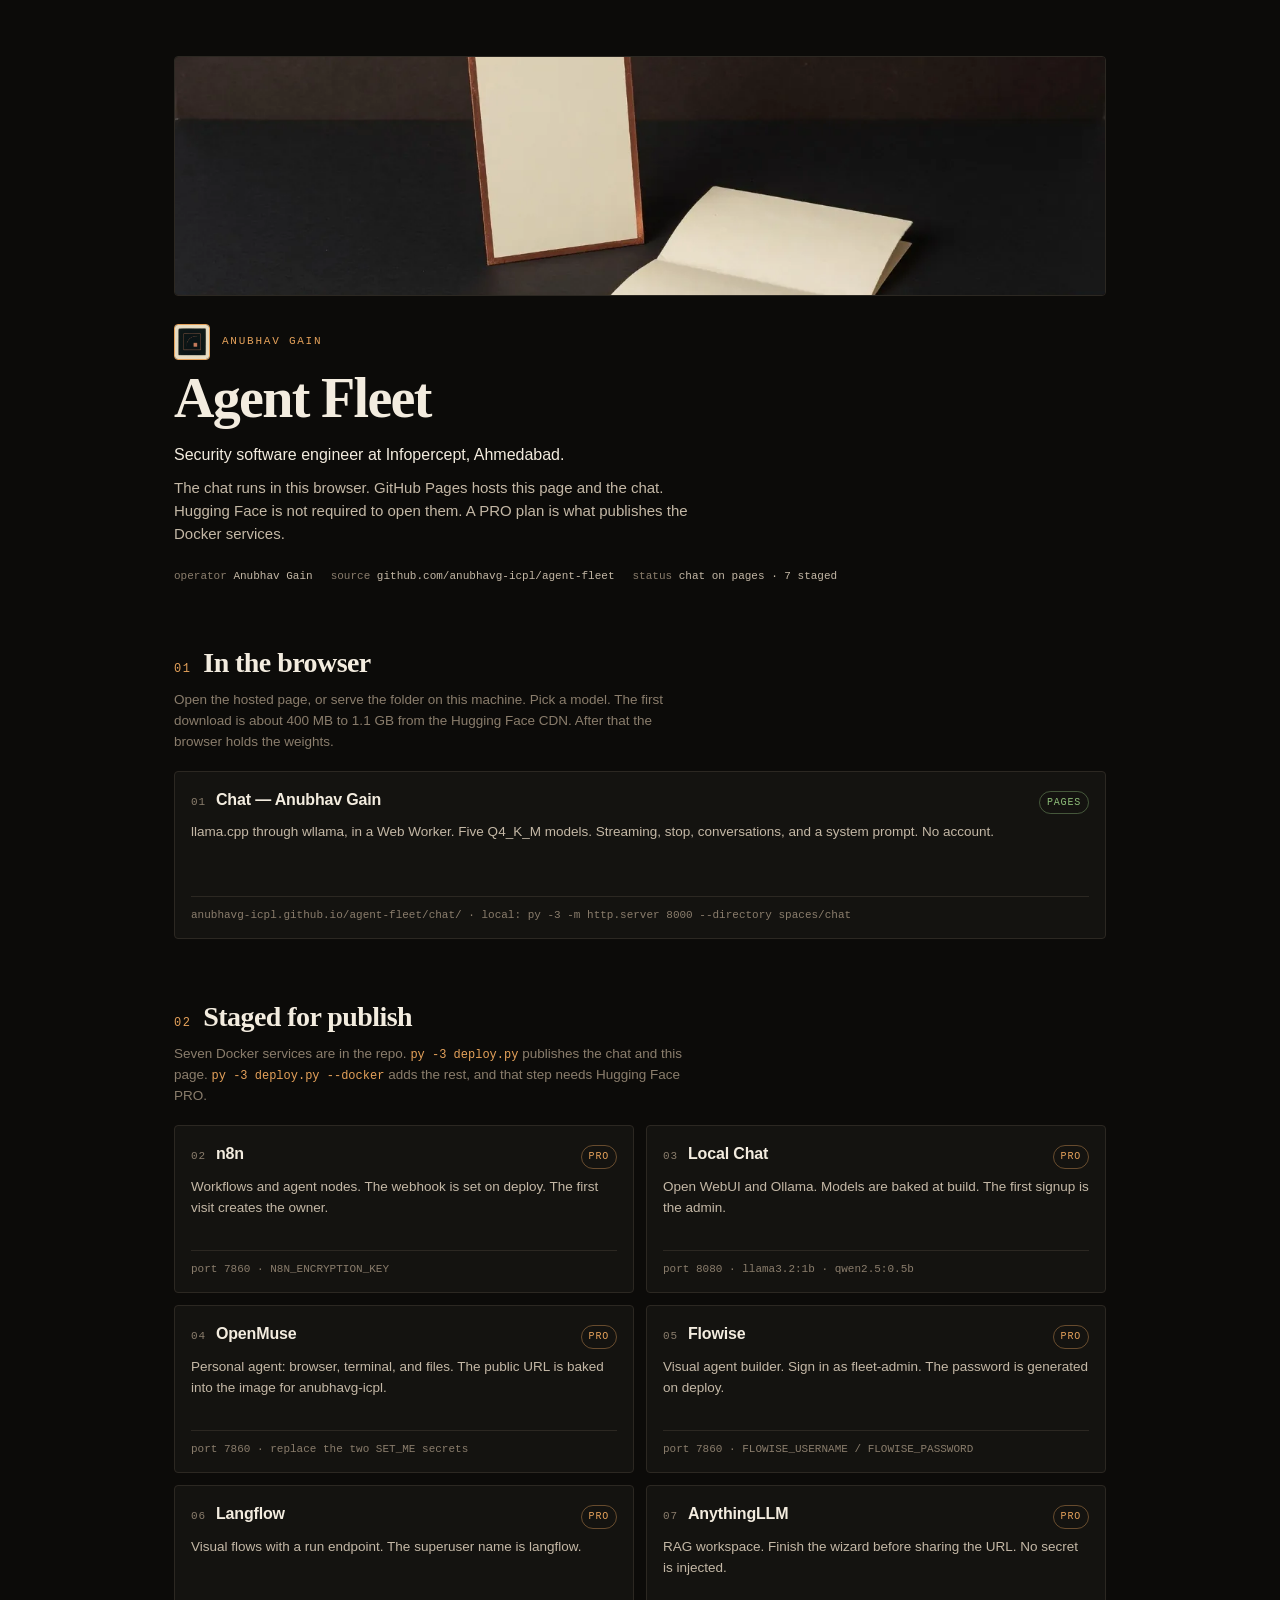
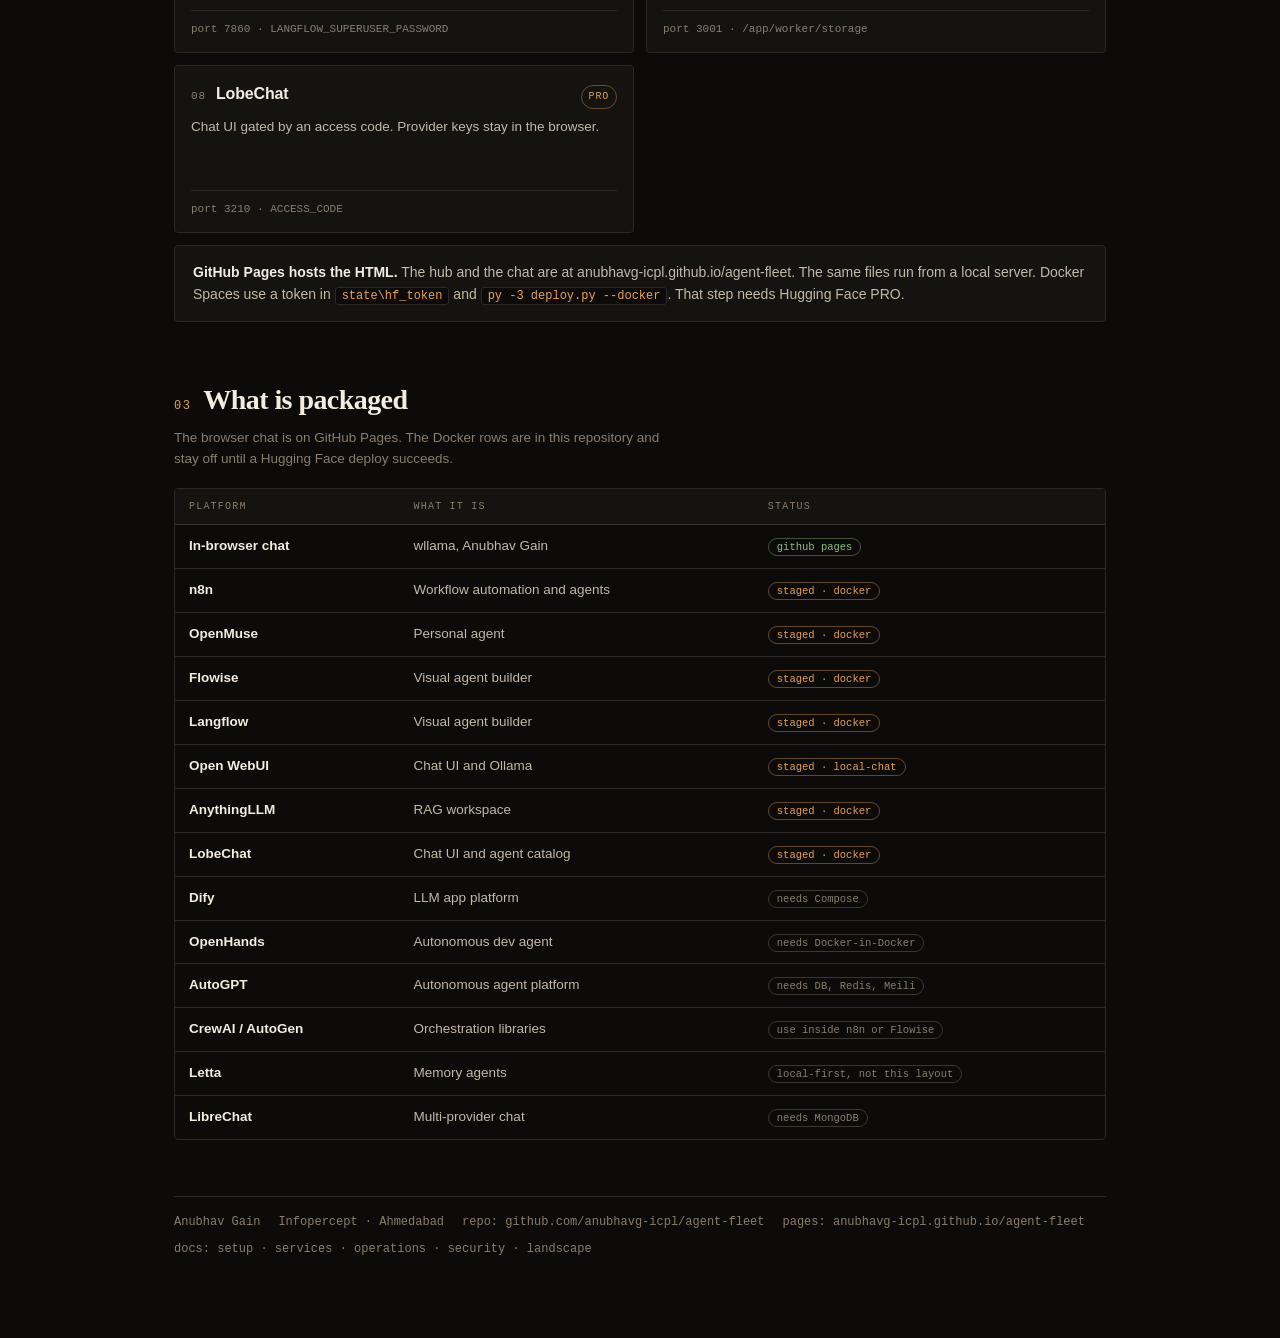
==== commit 0760d5d9: "agent-fleet: place generated plates in the chat and the hub Show a seal, a desk, and a still life on" ====
--- a/docs/index.html
+++ b/docs/index.html
@@ -27,6 +27,23 @@
 :focus-visible { outline: 2px solid var(--accent); outline-offset: 2px; }
 .wrap { max-width: 980px; margin: 0 auto; padding: 56px 24px 80px; }
 
+.hero, .seal { display: block; }
+.hero {
+  width: 100%;
+  height: 240px;
+  object-fit: cover;
+  object-position: center;
+  margin: 0 0 28px;
+  border: 1px solid var(--line);
+  border-radius: 4px;
+  background: var(--bg-2);
+}
+.brand-row { display: flex; align-items: center; gap: 12px; margin-bottom: 12px; }
+.brand-row .kicker { margin: 0; }
+.seal {
+  width: 36px; height: 36px; object-fit: cover;
+  border: 1px solid var(--accent); border-radius: 4px; background: var(--bg);
+}
 .kicker {
   margin: 0 0 12px;
   font-family: var(--mono); font-size: 11px; letter-spacing: .16em;
@@ -120,6 +137,7 @@
 }
 @media (max-width: 760px) {
   .wrap { padding: 32px 16px 56px; }
+  .hero { height: 168px; margin-bottom: 22px; }
   h1 { font-size: 40px; }
   h2 { font-size: 24px; }
   .grid { grid-template-columns: 1fr; }
@@ -131,7 +149,11 @@
 <div class="wrap">
 
 <header>
-  <p class="kicker">Anubhav Gain</p>
+  <img class="hero" src="assets/hero.webp" alt="" width="1400" height="788" />
+  <div class="brand-row">
+    <img class="seal" src="assets/mark.webp" alt="" width="36" height="36" />
+    <p class="kicker">Anubhav Gain</p>
+  </div>
   <h1>Agent Fleet</h1>
   <p class="role">Security software engineer at Infopercept, Ahmedabad.</p>
   <p class="sub">The chat runs in this browser. GitHub Pages hosts this page and the chat. Hugging Face is not required to open them. A PRO plan is what publishes the Docker services.</p>
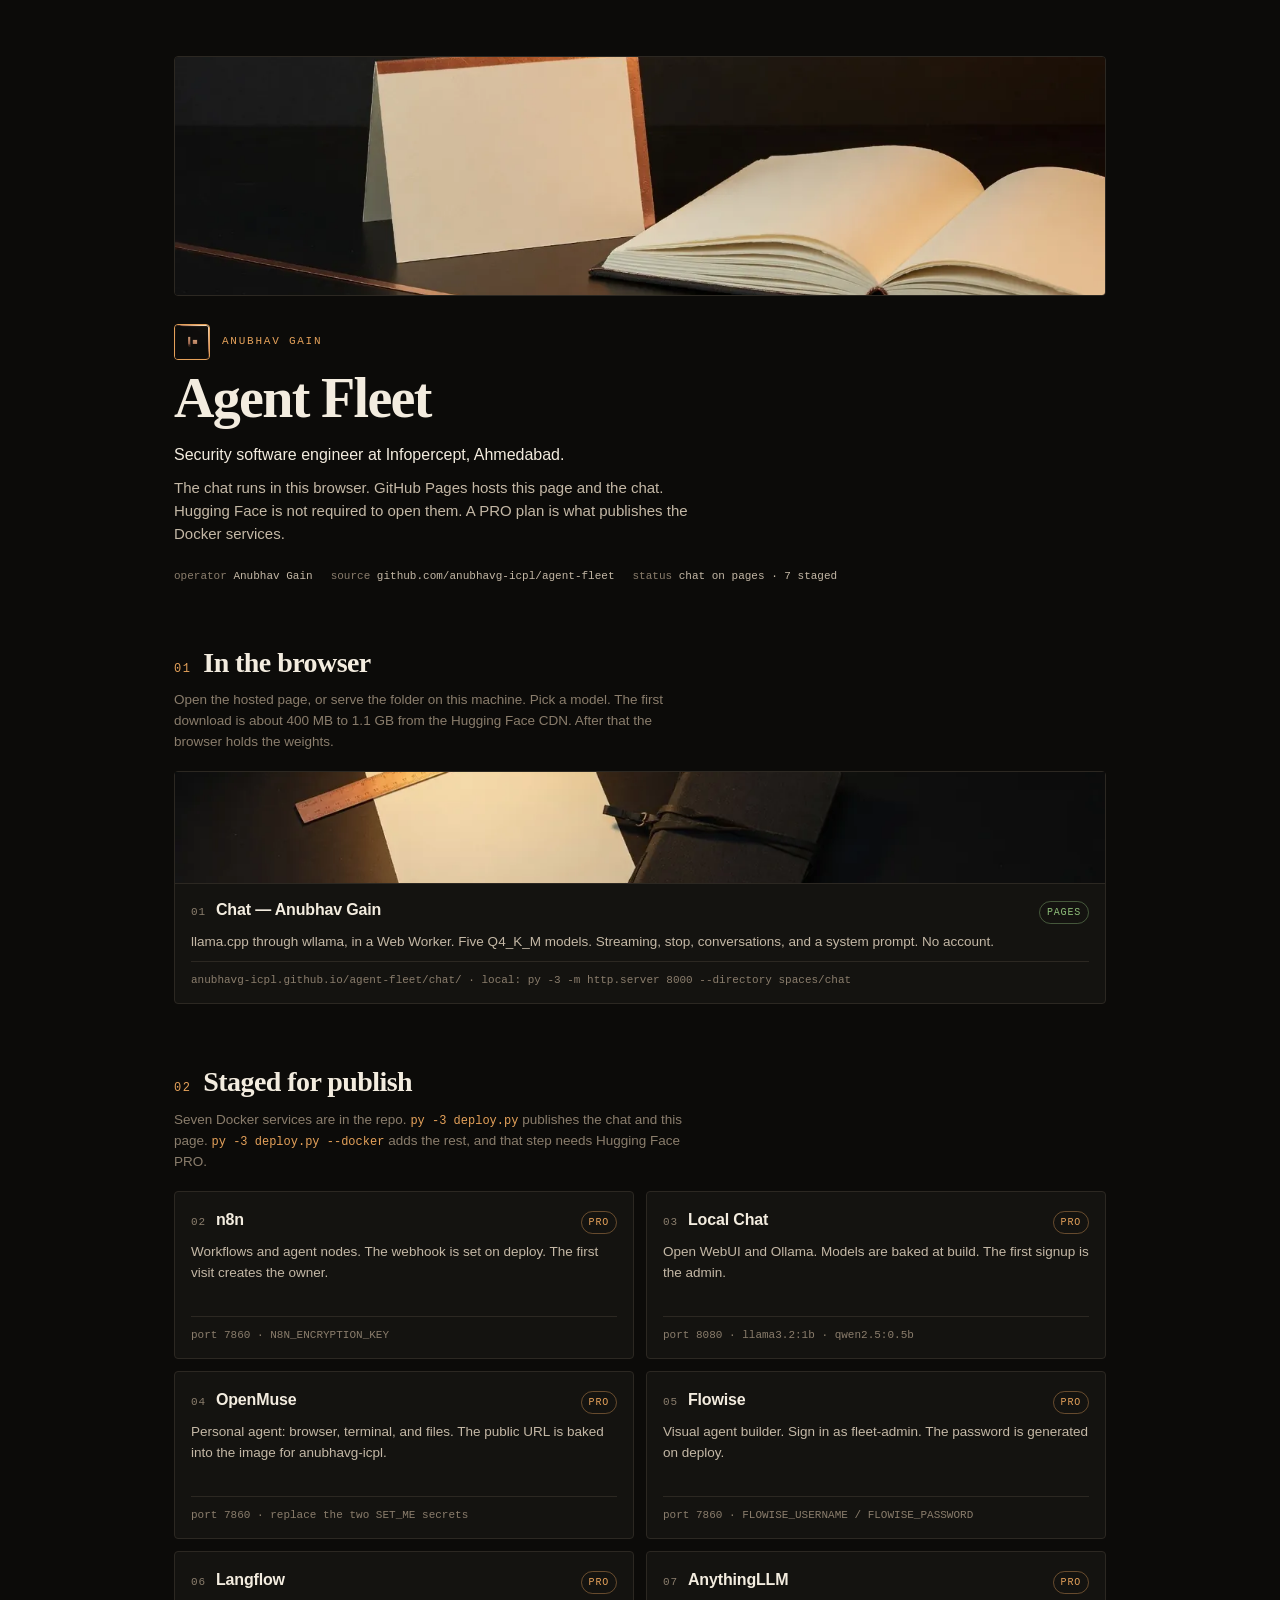
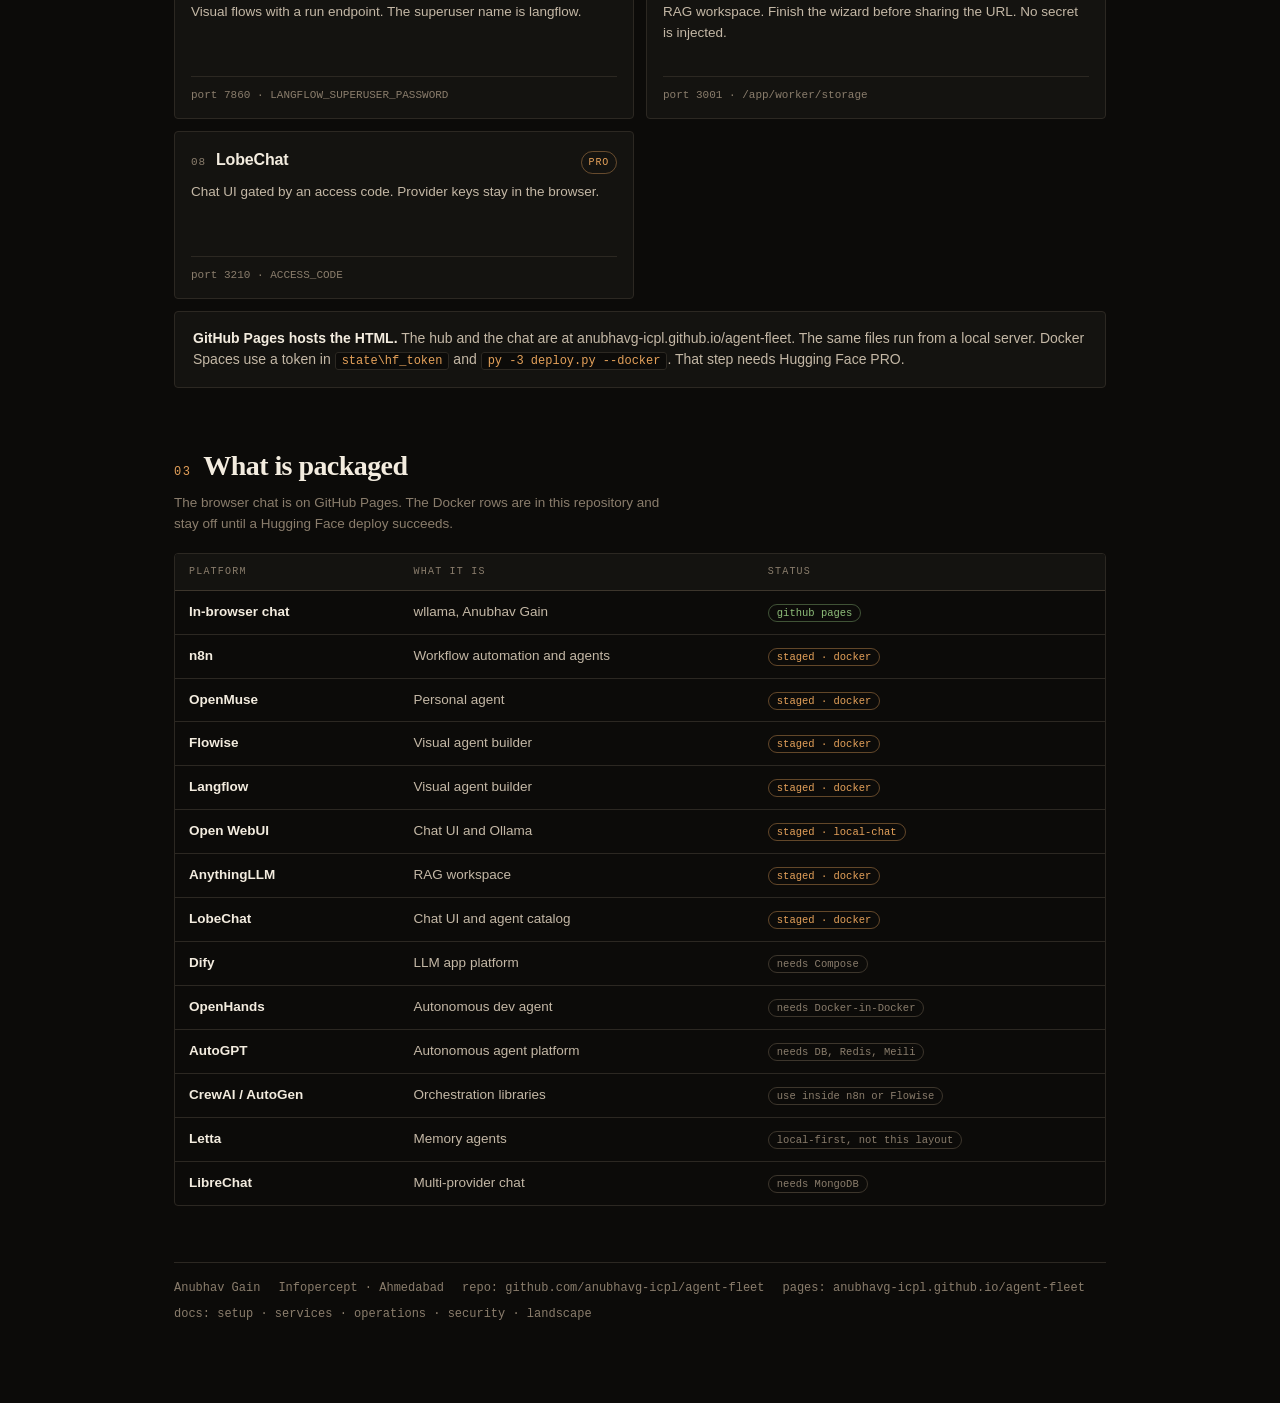
==== commit 8c134916: "agent-fleet: match the plates to the warm ink interface Use one seal, one desk, and one still life i" ====
--- a/docs/index.html
+++ b/docs/index.html
@@ -81,6 +81,15 @@
   padding: 16px 16px 14px; display: flex; flex-direction: column; gap: 8px;
   min-height: 168px; color: var(--text);
 }
+.card-plate {
+  width: calc(100% + 32px);
+  height: 112px;
+  object-fit: cover;
+  object-position: center;
+  margin: -16px -16px 6px;
+  border-bottom: 1px solid var(--line);
+  background: var(--bg);
+}
 a.card:hover { border-color: var(--accent); text-decoration: none; }
 .card-top { display: flex; align-items: baseline; gap: 10px; }
 .index {
@@ -169,6 +178,7 @@
   <p class="section-sub">Open the hosted page, or serve the folder on this machine. Pick a model. The first download is about 400 MB to 1.1 GB from the Hugging Face CDN. After that the browser holds the weights.</p>
   <div class="grid">
     <a class="card span-2" href="https://anubhavg-icpl.github.io/agent-fleet/chat/">
+      <img class="card-plate" src="assets/plate.webp" alt="" width="1200" height="675" />
       <div class="card-top">
         <span class="index">01</span>
         <span class="card-title">Chat — Anubhav Gain</span>
